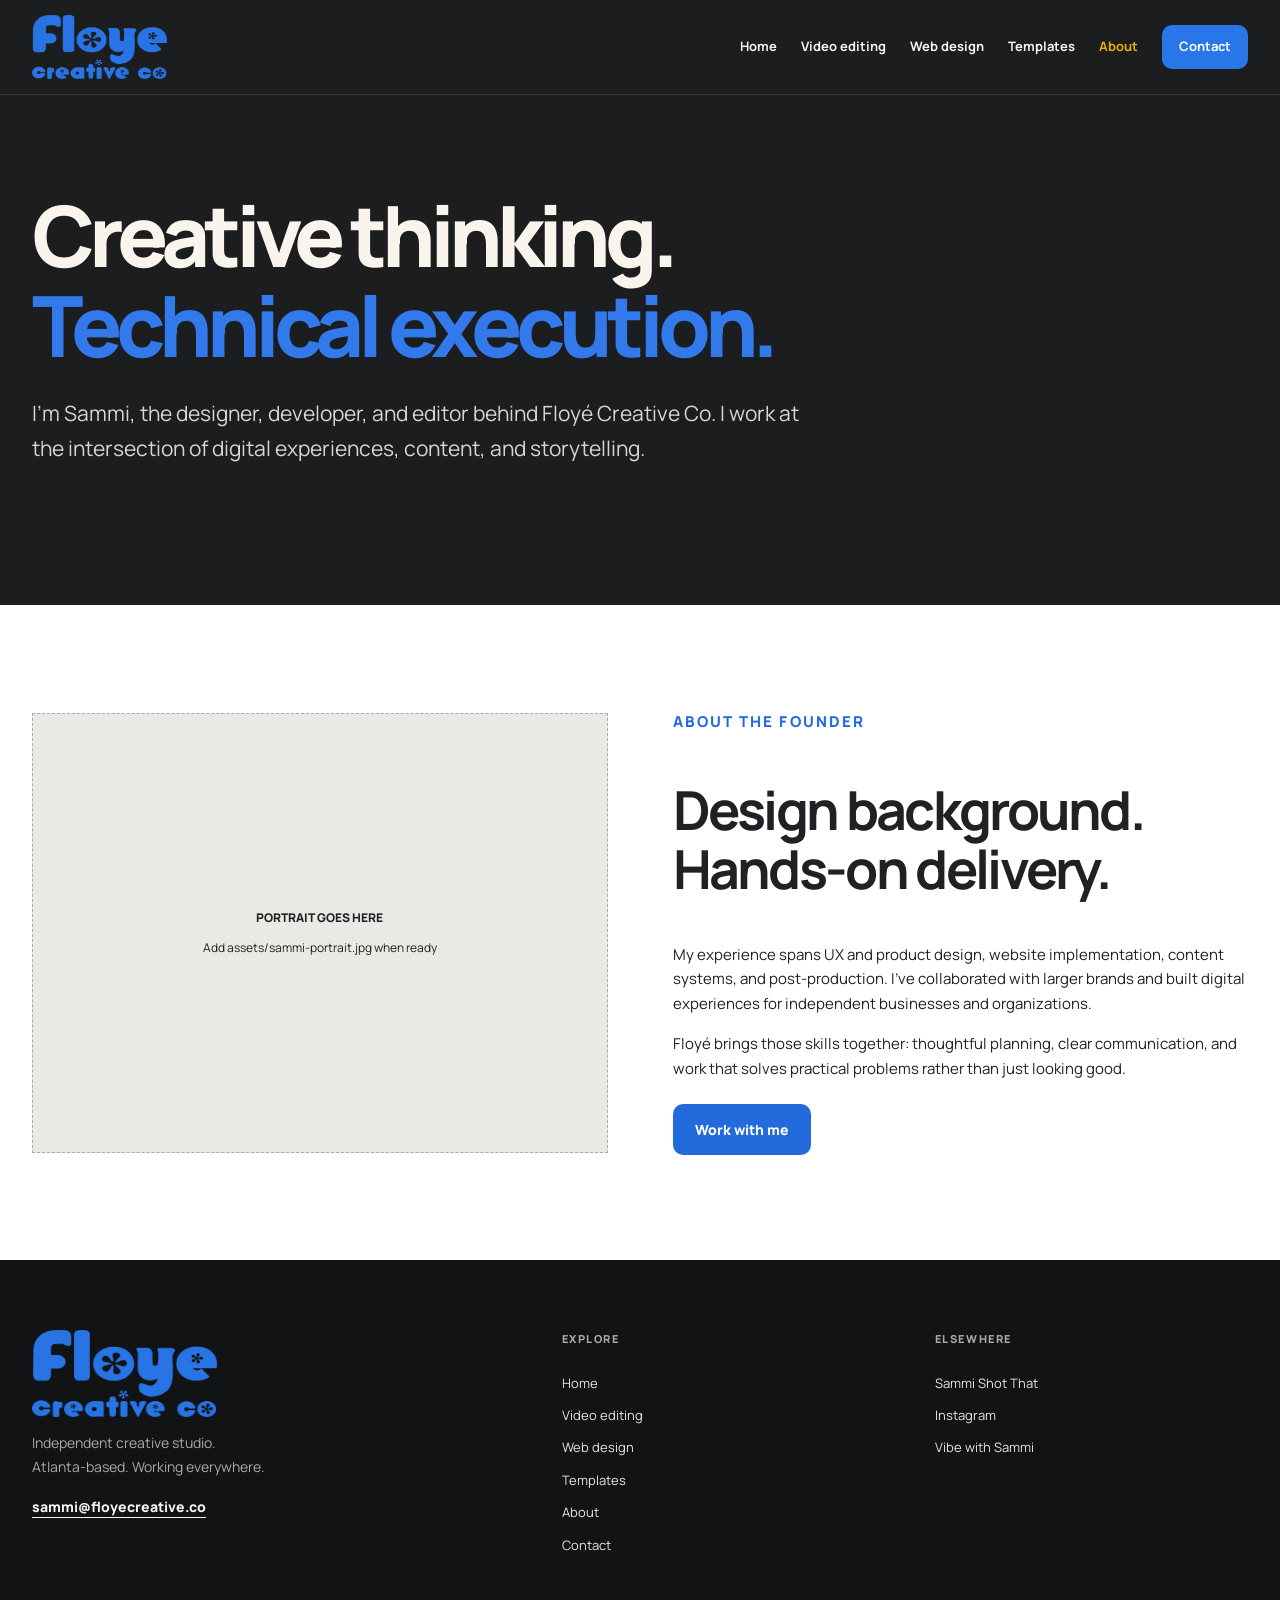
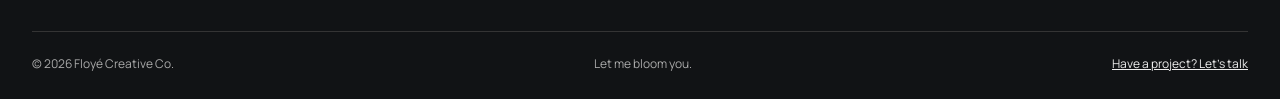
==== about.html @ 8c442209 "template of site" ====
<!DOCTYPE html>
<html lang="en"><head><meta charset="utf-8"/><meta content="width=device-width, initial-scale=1" name="viewport"/><title>About the Studio | Floyé</title><meta content="Meet the designer, developer and editor behind Floyé Creative Co." name="description"/><link href="assets/flower.svg" rel="icon" type="image/svg+xml"/><link href="https://fonts.googleapis.com" rel="preconnect"/><link crossorigin="" href="https://fonts.gstatic.com" rel="preconnect"/><link href="https://fonts.googleapis.com/css2?family=Manrope:wght@400;500;600;700;800&amp;display=swap" rel="stylesheet"/><link href="assets/styles.css" rel="stylesheet"/></head><body><a class="skip" href="#main">Skip to content</a><header class="header"><div class="container head-inner"><a aria-label="Floyé Creative Co. home" class="brand" href="index.html"><img alt="Floyé Creative Co." src="assets/floye-logo.png"/></a><button aria-controls="site-nav" aria-expanded="false" class="menu-toggle" type="button">Menu <span aria-hidden="true">☰</span></button><nav aria-label="Main navigation" class="nav" id="site-nav"><a href="index.html">Home</a><a href="video-editing.html">Video editing</a><a href="web-design.html">Web design</a><a href="templates.html">Templates</a><a aria-current="page" href="about.html">About</a><a href="contact.html">Contact</a></nav></div></header><main id="main"><section class="page-hero dark"><div class="container narrow"><h1>Creative thinking.<br/><em>Technical execution.</em></h1><p class="lede">I’m Sammi, the designer, developer, and editor behind Floyé Creative Co. I work at the intersection of digital experiences, content, and storytelling.</p></div></section><section class="section white"><div class="container about-grid"><div class="photo-space"><span>PORTRAIT GOES HERE</span><small>Add assets/sammi-portrait.jpg when ready</small></div><div><p class="eyebrow blue-text">ABOUT THE FOUNDER</p><h2>Design background.<br/>Hands-on delivery.</h2><p>My experience spans UX and product design, website implementation, content systems, and post-production. I've collaborated with larger brands and built digital experiences for independent businesses and organizations.</p><p>Floyé brings those skills together: thoughtful planning, clear communication, and work that solves practical problems rather than just looking good.</p><div class="actions"><a class="btn blue-btn" href="contact.html">Work with me</a></div></div></div></section></main><footer class="footer"><div class="container"><div class="footer-main"><div><a class="footer-brand" href="index.html"><img alt="Floyé Creative Co." src="assets/floye-logo.png"/></a><p>Independent creative studio.<br/>Atlanta-based. Working everywhere.</p><a class="footer-mail" href="mailto:sammi@floyecreative.co">sammi@floyecreative.co</a></div><div><p class="eyebrow muted">EXPLORE</p><div class="footer-nav"><a href="index.html">Home</a><a href="video-editing.html">Video editing</a><a href="web-design.html">Web design</a><a href="templates.html">Templates</a><a aria-current="page" href="about.html">About</a><a href="contact.html">Contact</a></div></div><div><p class="eyebrow muted">ELSEWHERE</p><div class="footer-nav"><a href="https://www.sammishotthat.com/" rel="noopener noreferrer" target="_blank">Sammi Shot That</a><a href="https://www.instagram.com/floyecreativeco/" rel="noopener noreferrer" target="_blank">Instagram</a><a href="https://www.vibewithsammi.com/" rel="noopener noreferrer" target="_blank">Vibe with Sammi</a></div></div></div><div class="footer-bottom"><span>© <span data-year="">2026</span> Floyé Creative Co.</span><span>Let me bloom you.</span><a href="contact.html">Have a project? Let’s talk</a></div></div></footer><script defer="" src="assets/script.js"></script></body></html>
---- assets/styles.css ----
* {
  box-sizing: border-box;
}
html {
  scroll-behavior: smooth;
}
body {
  margin: 0;
  font-family: Manrope, Arial, sans-serif;
  color: #202124;
  background: #f4f2ed;
  line-height: 1.65;
}
a {
  color: inherit;
}
button {
  font: inherit;
}
img {
  max-width: 100%;
  display: block;
}
.container {
  width: min(1240px, 100% - 64px);
  margin: auto;
}
.skip {
  position: absolute;
  top: -100px;
  left: 8px;
  background: white;
  color: black;
  padding: 10px;
  z-index: 50;
}
.skip:focus {
  top: 8px;
}
:focus-visible {
  outline: 3px solid #e8aa00;
  outline-offset: 4px;
}
.header {
  background: #1c1d1f;
  color: #f9f4ec;
  border-bottom: 1px solid #393939;
}
.head-inner {
  min-height: 94px;
  display: flex;
  align-items: center;
  justify-content: space-between;
  gap: 24px;
}
.brand {
  display: block;
  flex-shrink: 0;
}
.brand img {
  width: 135px;
  max-height: 66px;
  object-fit: contain;
}
.nav {
  display: flex;
  gap: 24px;
  align-items: center;
}
.nav a {
  font-size: 13px;
  font-weight: 700;
  text-decoration: none;
  white-space: nowrap;
  padding: 10px 0;
}
.nav a:hover,
.nav a[aria-current="page"] {
  color: #eab000;
}
.nav a:last-child {
  background: #2876e8;
  color: #fff;
  padding: 11px 17px;
  border-radius: 3px;
}
.menu-toggle {
  display: none;
}
.dark {
  background: #1c1d1f;
  color: #f9f4ec;
}
.white {
  background: #fff;
}
.neutral {
  background: #f4f2ed;
}
.hero {
  padding: 105px 0 115px;
}
.hero-grid {
  display: grid;
  grid-template-columns: minmax(0, 1.6fr) minmax(220px, 0.65fr);
  gap: 80px;
  align-items: end;
}
.eyebrow {
  margin: 0 0 24px;
  font-size: 11px;
  letter-spacing: 0.14em;
  font-weight: 800;
  text-transform: uppercase;
  color: #e8b116;
}
.hero h1 {
    font-family: "Manrope", sans-serif;
    font-size: clamp(3rem, 5.5vw, 5.5rem);
    font-weight: 800;
    line-height: 1.08;
    letter-spacing: -0.055em;
    margin: 0;
    color: #fff7ed;
  }
  
  .hero h1 span {
    display: block;
  }
  
  .hero h1 .text-blue {
    color: #2876e8;
  }
  
  /* Space between headline and description */
  .hero .lede {
    margin-top: 32px;
    max-width: 640px;
  }
  
  /* Prevent the layout from overflowing */
  .hero-grid > * {
    min-width: 0;
  }
  
.muted {
  color: #aaa;
}
.blue-text {
  color: #236be0;
}
.hero h1,
.page-hero h1 {
  font-size: clamp(56px, 7.1vw, 106px);
  letter-spacing: -0.072em;
  font-weight: 800;
  line-height: 1.06;
  margin: 0;
  max-width: 900px;
}
.hero h1 em,
.page-hero h1 em {
  font-style: normal;
  color: #327aec;
}
.lede {
  font-size: clamp(17px, 2vw, 21px);
  max-width: 660px;
  color: #d6d6d2;
  margin: 27px 0 35px;
  line-height: 1.65;
}
.actions {
  display: flex;
  flex-wrap: wrap;
  gap: 12px;
  margin-top: 23px;
}
.btn {
  text-decoration: none;
  font-weight: 800;
  font-size: 14px;
  padding: 14px 22px;
  display: inline-flex;
  align-items: center;
  justify-content: center;
  min-height: 50px;
  border-radius: 3px;
  transition: background 0.15s;
}
.blue-btn {
  background: #236bdd;
  color: white;
}
.blue-btn:hover {
  background: #1553b9;
}
.outline {
  border: 1px solid #9f9f9f;
  color: #fff;
}
.outline:hover {
  background: #444;
}
.hero-aside {
  border-left: 1px solid #454545;
  padding-left: 30px;
}
.big-mark {
  color: #e8ab00;
  font-size: 110px;
  line-height: 1;
}
.side-note span {
  font-size: 11px;
  letter-spacing: 0.1em;
  color: #e8ab00;
  font-weight: 800;
}
.side-note p {
  max-width: 280px;
  font-size: 14px;
  color: #bebeba;
}
.section {
  padding: 105px 0;
}
.section-header {
  display: grid;
  grid-template-columns: 1.1fr 0.7fr;
  column-gap: 65px;
  margin-bottom: 50px;
  align-items: end;
}
.section-header .eyebrow {
  grid-column: 1/-1;
}
.section-header h2 {
  font-size: clamp(32px, 4.3vw, 59px);
  letter-spacing: -0.055em;
  line-height: 1.13;
  margin: 0;
  font-weight: 800;
}
.section-header > p {
  font-size: 16px;
  margin: 0 0 5px;
  max-width: 450px;
  color: inherit;
  opacity: 0.79;
}
.service-grid {
  display: grid;
  grid-template-columns: 1fr 1fr;
  gap: 16px;
}
.service-tile {
  display: flex;
  flex-direction: column;
  text-decoration: none;
  padding: 35px;
  border: 1px solid #d6d6d6;
  background: #fafaf9;
  min-height: 330px;
}
.service-tile:hover {
  border-color: #2876e8;
  background: #f2f6ff;
}
.service-num,
.tagline,
.support-links > span {
  font-size: 11px;
  letter-spacing: 0.08em;
  font-weight: 800;
  color: #606469;
}
.service-tile h3 {
  font-size: clamp(27px, 3.1vw, 40px);
  letter-spacing: -0.05em;
  line-height: 1.16;
  margin: 58px 0 12px;
}
.service-tile h3 span {
  color: #2876e8;
}
.service-tile p {
  font-size: 15px;
  max-width: 440px;
}
.tagline {
  margin-top: auto;
  color: #195ac3;
}
.support-links {
  display: flex;
  flex-wrap: wrap;
  gap: 18px 28px;
  align-items: center;
  margin-top: 28px;
  font-size: 13px;
  font-weight: 700;
}
.support-links a {
  text-decoration: underline;
  text-underline-offset: 4px;
}
.project-list {
  border-top: 1px solid #babbb9;
}
.project {
  border-bottom: 1px solid #babbb9;
}
.project-top {
  display: grid;
  grid-template-columns: 58px minmax(0, 1fr) auto;
  gap: 24px;
  align-items: start;
  padding: 32px 0;
}
.project .index {
  color: #797d80;
  font-size: 12px;
  font-weight: 700;
  padding-top: 7px;
}
.project h3 {
  font-size: clamp(25px, 3vw, 40px);
  line-height: 1.12;
  letter-spacing: -0.045em;
  margin: 0 0 12px;
}
.project .eyebrow {
  margin-bottom: 13px;
}
.project-intro {
  max-width: 680px;
  font-size: 15px;
  margin: 0;
}
.detail-toggle {
  padding: 12px 14px;
  background: transparent;
  color: #1d5ecb;
  border: 1px solid #c3c6c9;
  cursor: pointer;
  font-size: 12px;
  font-weight: 800;
  border-radius: 3px;
  white-space: nowrap;
}
.detail-toggle:hover {
  background: #e6ebf5;
}
.plus {
  font-size: 16px;
  padding-left: 8px;
}
.project-detail {
  padding: 0 0 32px 82px;
  display: grid;
  grid-template-columns: 1fr 1fr;
  gap: 35px;
}
.project-detail[hidden] {
  display: none;
}
.project-detail b {
  font-size: 11px;
  letter-spacing: 0.1em;
  color: #1e62c7;
}
.project-detail p {
  font-size: 14px;
  max-width: 440px;
}
.micro-link,
.text-link {
  color: #1b59bf;
  font-size: 13px;
  font-weight: 800;
  text-underline-offset: 4px;
}
.small {
  font-size: 12px;
}
.section-end {
  display: flex;
  justify-content: space-between;
  flex-wrap: wrap;
  margin-top: 26px;
  gap: 14px;
}
.testimonial-grid {
  display: grid;
  grid-template-columns: 1.5fr 1fr;
  gap: 16px;
}
.quote {
  margin: 0;
  padding: 32px;
  border: 1px solid #454545;
  display: flex;
  flex-direction: column;
  min-height: 250px;
}
.quote-feature {
  grid-row: span 2;
}
.quote blockquote {
  font-size: clamp(17px, 2vw, 26px);
  letter-spacing: -0.025em;
  line-height: 1.55;
  margin: 0 0 40px;
}
.quote-feature blockquote {
  font-size: clamp(23px, 3.1vw, 40px);
}
.quote figcaption {
  margin-top: auto;
  font-size: 13px;
  font-weight: 800;
  color: #e8b116;
}
.quote figcaption span {
  display: block;
  color: #b5b5b5;
  font-size: 12px;
  font-weight: 500;
}
.cta-flex {
  display: flex;
  align-items: center;
  justify-content: space-between;
  gap: 30px;
}
.cta h2 {
  font-size: clamp(32px, 4.4vw, 58px);
  line-height: 1.1;
  letter-spacing: -0.05em;
  margin: 0 0 15px;
}
.cta p:not(.eyebrow) {
  margin: 0;
}
.page-hero {
  padding: 95px 0 105px;
}
.narrow {
  max-width: 1240px;
}
.page-hero h1 {
  font-size: clamp(48px, 6.6vw, 90px);
}
.page-hero .lede {
  max-width: 780px;
}
.video-project {
  padding: 40px 0;
  display: grid;
  grid-template-columns: minmax(230px, 0.75fr) minmax(0, 1.25fr);
  gap: 46px;
  border-top: 1px solid #b8b8b8;
}
.video-project.last {
  border-bottom: 1px solid #b8b8b8;
}
.video-info h3 {
  font-size: clamp(25px, 3vw, 39px);
  letter-spacing: -0.045em;
  margin: 0 0 18px;
  line-height: 1.18;
}
.video-info p {
  font-size: 15px;
}
.note {
  font-size: 12px !important;
  color: #666;
  line-height: 1.7;
}
.placeholder {
  background: #e8eaed;
  border: 1px dashed #989da5;
  border-radius: 4px;
  display: flex;
  align-items: center;
  justify-content: center;
  flex-direction: column;
  text-align: center;
  color: #555e68;
  gap: 5px;
}
.placeholder span {
  font-size: 12px;
  letter-spacing: 0.07em;
  font-weight: 800;
}
.placeholder small {
  font-size: 11px;
}
.media-landscape {
  aspect-ratio: 16/9;
}
.vertical-grid {
  display: grid;
  grid-template-columns: repeat(3, 1fr);
  gap: 12px;
}
.vertical {
  aspect-ratio: 9/16;
  min-height: 190px;
}
.corporate-card {
  background: #f4f2ed;
  display: flex;
  flex-direction: column;
  justify-content: center;
  padding: 35px;
  color: #555;
}
.corporate-card strong {
  color: #1b1b1b;
  margin-top: 12px;
}
.three-col {
  display: grid;
  grid-template-columns: repeat(3, 1fr);
  gap: 14px;
}
.info-card {
  border: 1px solid #d0d0cc;
  background: white;
  padding: 28px;
  min-height: 220px;
  display: flex;
  flex-direction: column;
}
.info-card h3 {
  font-size: 22px;
  letter-spacing: -0.04em;
  margin: 0 0 18px;
}
.info-card p {
  font-size: 14px;
}
.info-card span {
  font-weight: 800;
  color: #1b5fc6;
  margin-top: auto;
  font-size: 13px;
}
.top-gap {
  margin-top: 16px;
}
.template-grid {
  display: grid;
  grid-template-columns: 1fr 1fr;
  gap: 24px;
}
.template-grid figure {
  margin: 0;
  background: #f4f4f4;
  border: 1px solid #ddd;
  padding: 14px;
}
.template-grid img {
  width: 100%;
  height: 390px;
  object-fit: cover;
  object-position: top;
}
.template-grid figcaption {
  padding: 18px 5px;
  display: flex;
  justify-content: space-between;
  gap: 15px;
  flex-wrap: wrap;
}
.template-grid figcaption span {
  font-size: 12px;
  color: #777;
}
.about-grid,
.contact-grid {
  display: grid;
  grid-template-columns: 1fr 1fr;
  gap: 65px;
  align-items: center;
}
.about-grid h2,
.contact-grid h2 {
  font-size: clamp(30px, 4.2vw, 54px);
  letter-spacing: -0.05em;
  line-height: 1.1;
}
.about-grid p,
.contact-grid p {
  font-size: 15px;
}
.photo-space {
  background: #e9e9e5;
  min-height: 440px;
  display: flex;
  flex-direction: column;
  align-items: center;
  justify-content: center;
  gap: 10px;
  border: 1px dashed #aaa;
}
.photo-space span {
  font-size: 12px;
  font-weight: 800;
}
.photo-space small {
  font-size: 12px;
}
.contact-box {
  border: 1px solid #d5d5d2;
  padding: 32px;
  background: #f6f7f8;
}
.contact-email {
  font-size: clamp(17px, 2.3vw, 27px);
  font-weight: 800;
  letter-spacing: -0.04em;
  overflow-wrap: anywhere;
}
.contact-box p:not(.eyebrow) {
  margin: 25px 0;
}
.footer {
  background: #111315;
  color: #f5f3ee;
  padding: 70px 0 25px;
}
.footer-main {
  display: grid;
  grid-template-columns: 1.5fr 1fr 1fr;
  gap: 60px;
}
.footer-brand img {
  max-width: 185px;
  max-height: 110px;
  object-fit: contain;
}
.footer-main p:not(.eyebrow) {
  font-size: 14px;
  color: #aaa;
  line-height: 1.7;
}
.footer-mail {
  font-size: 14px;
  font-weight: 800;
  text-underline-offset: 5px;
}
.footer-nav {
  display: flex;
  flex-direction: column;
  gap: 11px;
}
.footer-nav a {
  font-size: 13px;
  text-decoration: none;
  color: #e6e6e3;
}
.footer-nav a:hover {
  color: #e8b116;
}
.footer-bottom {
  border-top: 1px solid #343434;
  margin-top: 75px;
  padding-top: 22px;
  display: flex;
  gap: 15px;
  justify-content: space-between;
  font-size: 12px;
  color: #aaa;
  flex-wrap: wrap;
}
.footer-bottom a {
  color: #eee;
}
.yellow {
  color: #e8b116;
}
@media (max-width: 960px) {
  .head-inner {
    min-height: 80px;
  }
  .menu-toggle {
    display: block;
    border: 1px solid #686868;
    background: transparent;
    color: white;
    padding: 8px 14px;
    cursor: pointer;
  }
  .header {
    position: relative;
  }
  .nav {
    display: none;
    position: absolute;
    top: 100%;
    left: 0;
    right: 0;
    z-index: 15;
    background: #232427;
    padding: 20px 32px;
    flex-direction: column;
    align-items: stretch;
    gap: 5px;
    border-top: 1px solid #555;
  }
  .nav.open {
    display: flex;
  }
  .nav a {
    padding: 9px 0;
  }
  .hero-grid {
    gap: 20px;
    grid-template-columns: 1fr;
  }
  .hero-aside {
    display: none;
  }
  .section-header {
    grid-template-columns: 1fr;
    gap: 15px;
  }
  .section-header .eyebrow {
    grid-column: auto;
  }
  .testimonial-grid {
    grid-template-columns: 1fr;
  }
  .quote-feature {
    grid-row: auto;
  }
  .video-project {
    gap: 20px;
  }
  .footer-main {
    gap: 30px;
  }
}

@media (max-width: 768px) {
    .hero {
      padding: 72px 0 80px;
    }
  
    .hero-grid {
      grid-template-columns: 1fr;
      gap: 48px;
    }
  
    .hero h1 {
      font-size: clamp(2.5rem, 9vw, 4rem);
      letter-spacing: -0.045em;
    }
  
    .hero .lede {
      margin-top: 24px;
    }
  }
  
@media (max-width: 680px) {
  .container {
    width: min(100% - 38px, 1240px);
  }
  .brand img {
    width: 115px;
  }
  .hero,
  .page-hero {
    padding: 75px 0;
  }
  .hero h1 {
    font-size: clamp(48px, 11vw, 74px);
  }
  .page-hero h1 {
    font-size: clamp(42px, 9vw, 72px);
  }
  .lede {
    font-size: 16px;
  }
  .section {
    padding: 68px 0;
  }
  .service-grid,
  .three-col,
  .template-grid,
  .about-grid,
  .contact-grid,
  .video-project,
  .footer-main {
    grid-template-columns: 1fr;
  }
  .service-tile {
    min-height: 280px;
    padding: 26px;
  }
  .service-tile h3 {
    margin-top: 38px;
  }
  .project-top {
    grid-template-columns: 30px 1fr;
    gap: 10px;
  }
  .detail-toggle {
    grid-column: 2;
    justify-self: start;
  }
  .project-detail {
    padding-left: 40px;
    grid-template-columns: 1fr;
    gap: 8px;
  }
  .cta-flex {
    align-items: start;
    flex-direction: column;
  }
  .video-project {
    gap: 24px;
  }
  .vertical-grid {
    gap: 6px;
  }
  .vertical {
    min-height: 150px;
  }
  .template-grid img {
    height: 300px;
  }
  .photo-space {
    min-height: 310px;
  }
  .footer-main {
    gap: 30px;
  }
  .footer-bottom {
    margin-top: 45px;
  }
}
@media (prefers-reduced-motion: reduce) {
  html {
    scroll-behavior: auto;
  }
}
/* Refinements: Floyé visual identity and project pages */
.btn,
.detail-toggle,
.nav a:last-child,
.menu-toggle {
  border-radius: 10px;
}
.btn:focus-visible,
.nav a:focus-visible,
.template-grid a:focus-visible {
  outline: 3px solid #e8ab00;
  outline-offset: 4px;
}
.hero h1 {
  max-width: 940px;
  font-size: clamp(43px, 5.9vw, 79px);
  letter-spacing: -0.065em;
  line-height: 1.12;
}
.hero {
  padding-top: clamp(105px, 10vw, 160px);
}
.big-mark {
  width: 110px;
  height: 110px;
  display: flex;
  align-items: center;
  justify-content: center;
}
.studio-mark-image {
  display: block;
  width: 96px;
  height: 96px;
  object-fit: contain;
}
.project-visual {
  grid-column: 1/-1;
}
.screenshot-slot {
  min-height: 210px;
  aspect-ratio: 16/7;
  border: 1px dashed #8994a6;
  background: #ebeff5;
  color: #525d6b;
  display: flex;
  align-items: center;
  justify-content: center;
  padding: 28px;
  text-align: center;
  font-weight: 700;
  border-radius: 10px;
}
.project-detail {
  grid-template-columns: 1fr 1fr;
}
.template-grid figcaption a {
  font-weight: 800;
  color: #1459c5;
}
.pricing-grid {
  display: grid;
  grid-template-columns: repeat(2, minmax(0, 1fr));
  gap: 20px;
}
.pricing-panel {
  background: white;
  padding: 30px;
  border: 1px solid #d8d8d8;
  border-radius: 12px;
}
.pricing-panel h3 {
  font-size: clamp(22px, 2.5vw, 31px);
  margin: 0 0 12px;
}
.rate-row {
  padding: 18px 0;
  display: grid;
  grid-template-columns: 1fr auto;
  gap: 5px 12px;
  border-top: 1px solid #c6c6c6;
}
.rate-row strong {
  font-size: 15px;
}
.rate-row b {
  color: #1c5bc6;
}
.rate-row span {
  grid-column: 1/-1;
  font-size: 13px;
  color: #535860;
}
.retainer-banner {
  margin-top: 25px;
  background: #e5ecfa;
  padding: 28px;
  border-radius: 12px;
  display: flex;
  align-items: center;
  justify-content: space-between;
  gap: 20px;
}
.retainer-banner h3 {
  font-size: 22px;
  margin: 0 0 8px;
}
.retainer-banner p {
  max-width: 600px;
  font-size: 14px;
  margin: 0;
}
.light-outline {
  border: 1px solid #606a76;
  color: #171819;
}
.pricing-followup {
  font-size: 14px;
  margin-top: 25px;
}
@media (max-width: 760px) {
  .pricing-grid {
    grid-template-columns: 1fr;
  }
  .retainer-banner {
    align-items: flex-start;
    flex-direction: column;
  }
  .hero {
    padding-top: 92px;
  }
  .hero h1 {
    font-size: clamp(38px, 9.2vw, 64px);
  }
  .screenshot-slot {
    min-height: 160px;
    aspect-ratio: 4/3;
  }
}
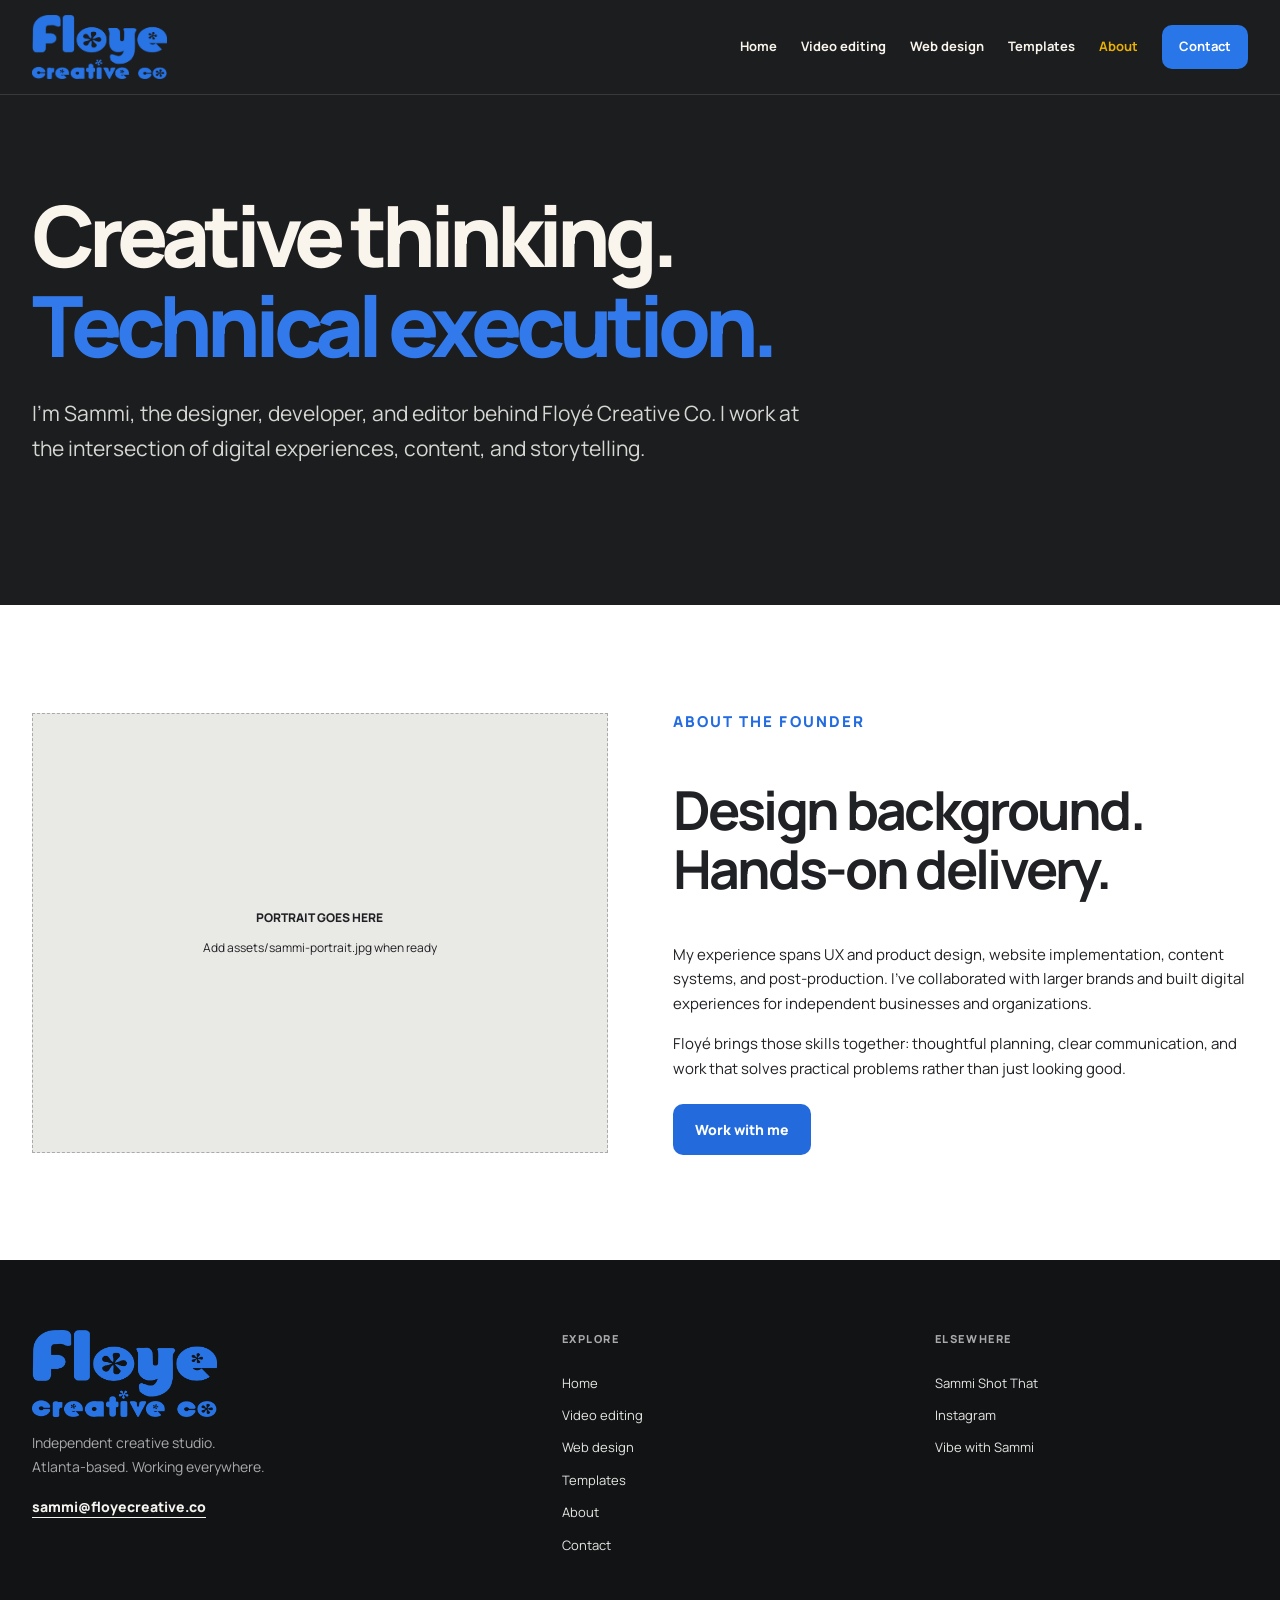
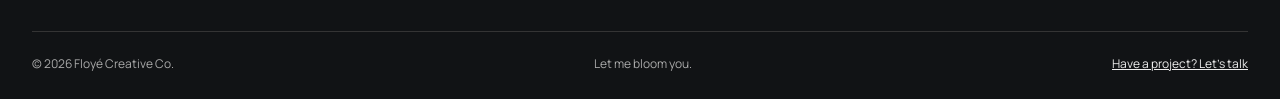
==== commit 8c3b60cf: "fix design" ====
--- a/about.html
+++ b/about.html
@@ -1,2 +1,139 @@
-<!DOCTYPE html>
-<html lang="en"><head><meta charset="utf-8"/><meta content="width=device-width, initial-scale=1" name="viewport"/><title>About the Studio | Floyé</title><meta content="Meet the designer, developer and editor behind Floyé Creative Co." name="description"/><link href="assets/flower.svg" rel="icon" type="image/svg+xml"/><link href="https://fonts.googleapis.com" rel="preconnect"/><link crossorigin="" href="https://fonts.gstatic.com" rel="preconnect"/><link href="https://fonts.googleapis.com/css2?family=Manrope:wght@400;500;600;700;800&amp;display=swap" rel="stylesheet"/><link href="assets/styles.css" rel="stylesheet"/></head><body><a class="skip" href="#main">Skip to content</a><header class="header"><div class="container head-inner"><a aria-label="Floyé Creative Co. home" class="brand" href="index.html"><img alt="Floyé Creative Co." src="assets/floye-logo.png"/></a><button aria-controls="site-nav" aria-expanded="false" class="menu-toggle" type="button">Menu <span aria-hidden="true">☰</span></button><nav aria-label="Main navigation" class="nav" id="site-nav"><a href="index.html">Home</a><a href="video-editing.html">Video editing</a><a href="web-design.html">Web design</a><a href="templates.html">Templates</a><a aria-current="page" href="about.html">About</a><a href="contact.html">Contact</a></nav></div></header><main id="main"><section class="page-hero dark"><div class="container narrow"><h1>Creative thinking.<br/><em>Technical execution.</em></h1><p class="lede">I’m Sammi, the designer, developer, and editor behind Floyé Creative Co. I work at the intersection of digital experiences, content, and storytelling.</p></div></section><section class="section white"><div class="container about-grid"><div class="photo-space"><span>PORTRAIT GOES HERE</span><small>Add assets/sammi-portrait.jpg when ready</small></div><div><p class="eyebrow blue-text">ABOUT THE FOUNDER</p><h2>Design background.<br/>Hands-on delivery.</h2><p>My experience spans UX and product design, website implementation, content systems, and post-production. I've collaborated with larger brands and built digital experiences for independent businesses and organizations.</p><p>Floyé brings those skills together: thoughtful planning, clear communication, and work that solves practical problems rather than just looking good.</p><div class="actions"><a class="btn blue-btn" href="contact.html">Work with me</a></div></div></div></section></main><footer class="footer"><div class="container"><div class="footer-main"><div><a class="footer-brand" href="index.html"><img alt="Floyé Creative Co." src="assets/floye-logo.png"/></a><p>Independent creative studio.<br/>Atlanta-based. Working everywhere.</p><a class="footer-mail" href="mailto:sammi@floyecreative.co">sammi@floyecreative.co</a></div><div><p class="eyebrow muted">EXPLORE</p><div class="footer-nav"><a href="index.html">Home</a><a href="video-editing.html">Video editing</a><a href="web-design.html">Web design</a><a href="templates.html">Templates</a><a aria-current="page" href="about.html">About</a><a href="contact.html">Contact</a></div></div><div><p class="eyebrow muted">ELSEWHERE</p><div class="footer-nav"><a href="https://www.sammishotthat.com/" rel="noopener noreferrer" target="_blank">Sammi Shot That</a><a href="https://www.instagram.com/floyecreativeco/" rel="noopener noreferrer" target="_blank">Instagram</a><a href="https://www.vibewithsammi.com/" rel="noopener noreferrer" target="_blank">Vibe with Sammi</a></div></div></div><div class="footer-bottom"><span>© <span data-year="">2026</span> Floyé Creative Co.</span><span>Let me bloom you.</span><a href="contact.html">Have a project? Let’s talk</a></div></div></footer><script defer="" src="assets/script.js"></script></body></html>+<!doctype html>
+<html lang="en">
+  <head>
+    <meta charset="utf-8" />
+    <meta content="width=device-width, initial-scale=1" name="viewport" />
+    <title>About the Studio | Floyé</title>
+    <meta
+      content="Meet the designer, developer and editor behind Floyé Creative Co."
+      name="description"
+    />
+    <link href="assets/floye-creative-favicon.svg" rel="icon" type="image/svg+xml" />
+    <link href="https://fonts.googleapis.com" rel="preconnect" />
+    <link crossorigin="" href="https://fonts.gstatic.com" rel="preconnect" />
+    <link
+      href="https://fonts.googleapis.com/css2?family=Manrope:wght@400;500;600;700;800&amp;display=swap"
+      rel="stylesheet"
+    />
+    <link href="assets/styles.css" rel="stylesheet" />
+  </head>
+  <body>
+    <a class="skip" href="#main">Skip to content</a>
+    <header class="header">
+      <div class="container head-inner">
+        <a aria-label="Floyé Creative Co. home" class="brand" href="index.html"
+          ><img alt="Floyé Creative Co." src="assets/floye-logo.png" /></a
+        ><button
+          aria-controls="site-nav"
+          aria-expanded="false"
+          class="menu-toggle"
+          type="button"
+        >
+          Menu <span aria-hidden="true">☰</span>
+        </button>
+        <nav aria-label="Main navigation" class="nav" id="site-nav">
+          <a href="index.html">Home</a
+          ><a href="video-editing.html">Video editing</a
+          ><a href="web-design.html">Web design</a
+          ><a href="templates.html">Templates</a
+          ><a aria-current="page" href="about.html">About</a
+          ><a href="contact.html">Contact</a>
+        </nav>
+      </div>
+    </header>
+    <main id="main">
+      <section class="page-hero dark">
+        <div class="container narrow">
+          <h1>Creative thinking.<br /><em>Technical execution.</em></h1>
+          <p class="lede">
+            I’m Sammi, the designer, developer, and editor behind Floyé Creative
+            Co. I work at the intersection of digital experiences, content, and
+            storytelling.
+          </p>
+        </div>
+      </section>
+      <section class="section white">
+        <div class="container about-grid">
+          <div class="photo-space">
+            <span>PORTRAIT GOES HERE</span
+            ><small>Add assets/sammi-portrait.jpg when ready</small>
+          </div>
+          <div>
+            <p class="eyebrow blue-text">ABOUT THE FOUNDER</p>
+            <h2>Design background.<br />Hands-on delivery.</h2>
+            <p>
+              My experience spans UX and product design, website implementation,
+              content systems, and post-production. I've collaborated with
+              larger brands and built digital experiences for independent
+              businesses and organizations.
+            </p>
+            <p>
+              Floyé brings those skills together: thoughtful planning, clear
+              communication, and work that solves practical problems rather than
+              just looking good.
+            </p>
+            <div class="actions">
+              <a class="btn blue-btn" href="contact.html">Work with me</a>
+            </div>
+          </div>
+        </div>
+      </section>
+    </main>
+    <footer class="footer">
+      <div class="container">
+        <div class="footer-main">
+          <div>
+            <a class="footer-brand" href="index.html"
+              ><img alt="Floyé Creative Co." src="assets/floye-logo.png"
+            /></a>
+            <p>
+              Independent creative studio.<br />Atlanta-based. Working
+              everywhere.
+            </p>
+            <a class="footer-mail" href="mailto:sammi@floyecreative.co"
+              >sammi@floyecreative.co</a
+            >
+          </div>
+          <div>
+            <p class="eyebrow muted">EXPLORE</p>
+            <div class="footer-nav">
+              <a href="index.html">Home</a
+              ><a href="video-editing.html">Video editing</a
+              ><a href="web-design.html">Web design</a
+              ><a href="templates.html">Templates</a
+              ><a aria-current="page" href="about.html">About</a
+              ><a href="contact.html">Contact</a>
+            </div>
+          </div>
+          <div>
+            <p class="eyebrow muted">ELSEWHERE</p>
+            <div class="footer-nav">
+              <a
+                href="https://www.sammishotthat.com/"
+                rel="noopener noreferrer"
+                target="_blank"
+                >Sammi Shot That</a
+              ><a
+                href="https://www.instagram.com/floyecreativeco/"
+                rel="noopener noreferrer"
+                target="_blank"
+                >Instagram</a
+              ><a
+                href="https://www.vibewithsammi.com/"
+                rel="noopener noreferrer"
+                target="_blank"
+                >Vibe with Sammi</a
+              >
+            </div>
+          </div>
+        </div>
+        <div class="footer-bottom">
+          <span>© <span data-year="">2026</span> Floyé Creative Co.</span
+          ><span>Let me bloom you.</span
+          ><a href="contact.html">Have a project? Let’s talk</a>
+        </div>
+      </div>
+    </footer>
+    <script defer="" src="assets/script.js"></script>
+  </body>
+</html>
--- a/assets/styles.css
+++ b/assets/styles.css
@@ -1,795 +1,1388 @@
 * {
   box-sizing: border-box;
 }
+
 html {
   scroll-behavior: smooth;
 }
+
 body {
   margin: 0;
+
   font-family: Manrope, Arial, sans-serif;
+
   color: #202124;
+
   background: #f4f2ed;
+
   line-height: 1.65;
 }
+
 a {
   color: inherit;
 }
+
 button {
   font: inherit;
 }
+
 img {
   max-width: 100%;
+
   display: block;
 }
+
 .container {
   width: min(1240px, 100% - 64px);
+
   margin: auto;
 }
-.skip {
+
+/* Hidden except during keyboard navigation */
+
+.skip:not(:focus-visible) {
   position: absolute;
-  top: -100px;
-  left: 8px;
-  background: white;
-  color: black;
-  padding: 10px;
-  z-index: 50;
-}
-.skip:focus {
-  top: 8px;
-}
+
+  width: 1px;
+
+  height: 1px;
+
+  padding: 0;
+
+  margin: -1px;
+
+  overflow: hidden;
+
+  clip-path: inset(50%);
+
+  white-space: nowrap;
+}
+
+.skip:focus-visible {
+  position: fixed;
+
+  top: 12px;
+
+  left: 12px;
+
+  z-index: 9999;
+
+  width: auto;
+
+  height: auto;
+
+  padding: 12px 18px;
+
+  background: #fff7ed;
+
+  color: #202124;
+
+  border-radius: 8px;
+
+  font-weight: 700;
+}
+
 :focus-visible {
   outline: 3px solid #e8aa00;
+
   outline-offset: 4px;
 }
+
 .header {
   background: #1c1d1f;
+
   color: #f9f4ec;
+
   border-bottom: 1px solid #393939;
 }
+
 .head-inner {
   min-height: 94px;
-  display: flex;
+
+  display: flex;
+
   align-items: center;
+
   justify-content: space-between;
+
   gap: 24px;
 }
+
 .brand {
   display: block;
+
   flex-shrink: 0;
 }
+
 .brand img {
   width: 135px;
+
   max-height: 66px;
+
   object-fit: contain;
 }
+
 .nav {
   display: flex;
+
   gap: 24px;
+
   align-items: center;
 }
+
 .nav a {
   font-size: 13px;
+
   font-weight: 700;
+
   text-decoration: none;
+
   white-space: nowrap;
+
   padding: 10px 0;
 }
+
 .nav a:hover,
 .nav a[aria-current="page"] {
   color: #eab000;
 }
+
 .nav a:last-child {
   background: #2876e8;
+
   color: #fff;
+
   padding: 11px 17px;
+
   border-radius: 3px;
 }
+
 .menu-toggle {
   display: none;
 }
+
 .dark {
   background: #1c1d1f;
+
   color: #f9f4ec;
 }
+
 .white {
   background: #fff;
 }
+
 .neutral {
   background: #f4f2ed;
 }
+
 .hero {
   padding: 105px 0 115px;
 }
+
 .hero-grid {
   display: grid;
+
   grid-template-columns: minmax(0, 1.6fr) minmax(220px, 0.65fr);
+
   gap: 80px;
+
   align-items: end;
 }
+
 .eyebrow {
   margin: 0 0 24px;
+
   font-size: 11px;
+
   letter-spacing: 0.14em;
+
   font-weight: 800;
+
   text-transform: uppercase;
+
   color: #e8b116;
 }
+
 .hero h1 {
-    font-family: "Manrope", sans-serif;
-    font-size: clamp(3rem, 5.5vw, 5.5rem);
-    font-weight: 800;
-    line-height: 1.08;
-    letter-spacing: -0.055em;
-    margin: 0;
-    color: #fff7ed;
-  }
-  
-  .hero h1 span {
-    display: block;
-  }
-  
-  .hero h1 .text-blue {
-    color: #2876e8;
-  }
-  
-  /* Space between headline and description */
-  .hero .lede {
-    margin-top: 32px;
-    max-width: 640px;
-  }
-  
-  /* Prevent the layout from overflowing */
-  .hero-grid > * {
-    min-width: 0;
-  }
-  
+  font-family: "Manrope", sans-serif;
+
+  font-size: clamp(3rem, 5.5vw, 5.5rem);
+
+  font-weight: 800;
+
+  line-height: 1.08;
+
+  letter-spacing: -0.055em;
+
+  margin: 0;
+
+  color: #fff7ed;
+}
+
+.hero h1 span {
+  display: block;
+}
+
+.hero h1 .text-blue {
+  color: #2876e8;
+}
+
+/* Space between headline and description */
+
+.hero .lede {
+  margin-top: 32px;
+
+  max-width: 640px;
+}
+
+/* Prevent the layout from overflowing */
+
+.hero-grid > * {
+  min-width: 0;
+}
+
 .muted {
   color: #aaa;
 }
+
 .blue-text {
   color: #236be0;
 }
+
 .hero h1,
 .page-hero h1 {
   font-size: clamp(56px, 7.1vw, 106px);
+
   letter-spacing: -0.072em;
+
   font-weight: 800;
+
   line-height: 1.06;
+
   margin: 0;
+
   max-width: 900px;
 }
+
 .hero h1 em,
 .page-hero h1 em {
   font-style: normal;
+
   color: #327aec;
 }
+
 .lede {
   font-size: clamp(17px, 2vw, 21px);
+
   max-width: 660px;
+
   color: #d6d6d2;
+
   margin: 27px 0 35px;
+
   line-height: 1.65;
 }
+
 .actions {
   display: flex;
+
   flex-wrap: wrap;
+
   gap: 12px;
+
   margin-top: 23px;
 }
+
 .btn {
   text-decoration: none;
+
   font-weight: 800;
+
   font-size: 14px;
+
   padding: 14px 22px;
+
   display: inline-flex;
+
   align-items: center;
+
   justify-content: center;
+
   min-height: 50px;
+
   border-radius: 3px;
+
   transition: background 0.15s;
 }
+
 .blue-btn {
   background: #236bdd;
+
   color: white;
 }
+
 .blue-btn:hover {
   background: #1553b9;
 }
+
 .outline {
   border: 1px solid #9f9f9f;
+
   color: #fff;
 }
+
 .outline:hover {
   background: #444;
 }
+
 .hero-aside {
   border-left: 1px solid #454545;
+
   padding-left: 30px;
 }
+
 .big-mark {
   color: #e8ab00;
+
   font-size: 110px;
+
   line-height: 1;
 }
+
 .side-note span {
   font-size: 11px;
+
   letter-spacing: 0.1em;
+
   color: #e8ab00;
+
   font-weight: 800;
 }
+
 .side-note p {
   max-width: 280px;
+
   font-size: 14px;
+
   color: #bebeba;
 }
+
 .section {
   padding: 105px 0;
 }
+
 .section-header {
   display: grid;
+
   grid-template-columns: 1.1fr 0.7fr;
+
   column-gap: 65px;
+
   margin-bottom: 50px;
+
   align-items: end;
 }
+
 .section-header .eyebrow {
   grid-column: 1/-1;
 }
+
 .section-header h2 {
   font-size: clamp(32px, 4.3vw, 59px);
+
   letter-spacing: -0.055em;
+
   line-height: 1.13;
+
   margin: 0;
+
   font-weight: 800;
 }
+
 .section-header > p {
   font-size: 16px;
+
   margin: 0 0 5px;
+
   max-width: 450px;
+
   color: inherit;
+
   opacity: 0.79;
 }
+
 .service-grid {
   display: grid;
+
   grid-template-columns: 1fr 1fr;
+
   gap: 16px;
 }
+
 .service-tile {
   display: flex;
+
   flex-direction: column;
+
   text-decoration: none;
+
   padding: 35px;
+
   border: 1px solid #d6d6d6;
+
   background: #fafaf9;
+
   min-height: 330px;
 }
+
 .service-tile:hover {
   border-color: #2876e8;
+
   background: #f2f6ff;
 }
+
 .service-num,
 .tagline,
 .support-links > span {
   font-size: 11px;
+
   letter-spacing: 0.08em;
+
   font-weight: 800;
+
   color: #606469;
 }
+
 .service-tile h3 {
   font-size: clamp(27px, 3.1vw, 40px);
+
   letter-spacing: -0.05em;
+
   line-height: 1.16;
+
   margin: 58px 0 12px;
 }
+
 .service-tile h3 span {
   color: #2876e8;
 }
+
 .service-tile p {
   font-size: 15px;
+
   max-width: 440px;
 }
+
 .tagline {
   margin-top: auto;
+
   color: #195ac3;
 }
+
 .support-links {
   display: flex;
+
   flex-wrap: wrap;
+
   gap: 18px 28px;
+
   align-items: center;
+
   margin-top: 28px;
+
   font-size: 13px;
+
   font-weight: 700;
 }
+
 .support-links a {
   text-decoration: underline;
+
   text-underline-offset: 4px;
 }
+
 .project-list {
   border-top: 1px solid #babbb9;
 }
+
 .project {
   border-bottom: 1px solid #babbb9;
 }
+
 .project-top {
   display: grid;
+
   grid-template-columns: 58px minmax(0, 1fr) auto;
+
   gap: 24px;
+
   align-items: start;
+
   padding: 32px 0;
 }
+
 .project .index {
   color: #797d80;
+
   font-size: 12px;
+
   font-weight: 700;
+
   padding-top: 7px;
 }
+
 .project h3 {
   font-size: clamp(25px, 3vw, 40px);
+
   line-height: 1.12;
+
   letter-spacing: -0.045em;
+
   margin: 0 0 12px;
 }
+
 .project .eyebrow {
   margin-bottom: 13px;
 }
+
 .project-intro {
   max-width: 680px;
+
   font-size: 15px;
+
   margin: 0;
 }
+
 .detail-toggle {
   padding: 12px 14px;
+
   background: transparent;
+
   color: #1d5ecb;
+
   border: 1px solid #c3c6c9;
+
   cursor: pointer;
+
   font-size: 12px;
+
   font-weight: 800;
+
   border-radius: 3px;
+
   white-space: nowrap;
 }
+
 .detail-toggle:hover {
   background: #e6ebf5;
 }
+
 .plus {
   font-size: 16px;
+
   padding-left: 8px;
 }
+
 .project-detail {
   padding: 0 0 32px 82px;
+
   display: grid;
+
   grid-template-columns: 1fr 1fr;
+
   gap: 35px;
 }
+
 .project-detail[hidden] {
   display: none;
 }
+
 .project-detail b {
   font-size: 11px;
+
   letter-spacing: 0.1em;
+
   color: #1e62c7;
 }
+
 .project-detail p {
   font-size: 14px;
+
   max-width: 440px;
 }
+
 .micro-link,
 .text-link {
   color: #1b59bf;
+
   font-size: 13px;
+
   font-weight: 800;
+
   text-underline-offset: 4px;
 }
+
 .small {
   font-size: 12px;
 }
+
 .section-end {
   display: flex;
+
   justify-content: space-between;
+
   flex-wrap: wrap;
+
   margin-top: 26px;
+
   gap: 14px;
 }
+
 .testimonial-grid {
   display: grid;
+
   grid-template-columns: 1.5fr 1fr;
+
   gap: 16px;
 }
+
 .quote {
   margin: 0;
+
   padding: 32px;
+
   border: 1px solid #454545;
-  display: flex;
+
+  display: flex;
+
   flex-direction: column;
+
   min-height: 250px;
 }
+
 .quote-feature {
   grid-row: span 2;
 }
+
 .quote blockquote {
   font-size: clamp(17px, 2vw, 26px);
+
   letter-spacing: -0.025em;
+
   line-height: 1.55;
+
   margin: 0 0 40px;
 }
+
 .quote-feature blockquote {
   font-size: clamp(23px, 3.1vw, 40px);
 }
+
 .quote figcaption {
   margin-top: auto;
+
   font-size: 13px;
+
   font-weight: 800;
+
   color: #e8b116;
 }
+
 .quote figcaption span {
   display: block;
+
   color: #b5b5b5;
+
   font-size: 12px;
+
   font-weight: 500;
 }
+
 .cta-flex {
   display: flex;
+
   align-items: center;
+
   justify-content: space-between;
+
   gap: 30px;
 }
+
 .cta h2 {
   font-size: clamp(32px, 4.4vw, 58px);
+
   line-height: 1.1;
+
   letter-spacing: -0.05em;
+
   margin: 0 0 15px;
 }
+
 .cta p:not(.eyebrow) {
   margin: 0;
 }
+
 .page-hero {
   padding: 95px 0 105px;
 }
+
 .narrow {
   max-width: 1240px;
 }
+
 .page-hero h1 {
   font-size: clamp(48px, 6.6vw, 90px);
 }
+
 .page-hero .lede {
   max-width: 780px;
 }
+
 .video-project {
   padding: 40px 0;
+
   display: grid;
+
   grid-template-columns: minmax(230px, 0.75fr) minmax(0, 1.25fr);
+
   gap: 46px;
+
   border-top: 1px solid #b8b8b8;
 }
+
 .video-project.last {
   border-bottom: 1px solid #b8b8b8;
 }
+
 .video-info h3 {
   font-size: clamp(25px, 3vw, 39px);
+
   letter-spacing: -0.045em;
+
   margin: 0 0 18px;
+
   line-height: 1.18;
 }
+
 .video-info p {
   font-size: 15px;
 }
+
+/* Our Boy Story — editorial metrics */
+
+.video-metrics {
+  display: grid;
+
+  grid-template-columns: repeat(3, minmax(0, 1fr));
+
+  gap: 18px;
+
+  margin: 30px 0 20px;
+
+  padding: 24px 0;
+
+  border-top: 1px solid #d6d6d6;
+
+  border-bottom: 1px solid #d6d6d6;
+}
+
+.video-metrics .metric {
+  min-width: 0;
+
+  padding: 0;
+
+  margin: 0;
+
+  background: transparent;
+
+  border: none;
+
+  border-radius: 0;
+
+  display: flex;
+
+  flex-direction: column;
+
+  gap: 7px;
+}
+
+.video-metrics .metric strong {
+  color: #236be0;
+
+  font-family: "Manrope", sans-serif;
+
+  font-size: clamp(1.5rem, 2.5vw, 2.3rem);
+
+  font-weight: 800;
+
+  line-height: 1.15;
+
+  letter-spacing: -0.05em;
+}
+
+.video-metrics .metric span {
+  color: #202124;
+
+  font-size: 0.8rem;
+
+  font-weight: 700;
+
+  line-height: 1.45;
+}
+
+.video-metrics .metric small {
+  color: #666;
+
+  font-size: 0.72rem;
+
+  line-height: 1.5;
+}
+
+/* Compact rows when the project text column is narrow */
+
+@media (max-width: 1100px) {
+  .video-metrics {
+    grid-template-columns: 1fr;
+
+    gap: 0;
+  }
+
+  .video-metrics .metric {
+    display: grid;
+
+    grid-template-columns: 100px minmax(0, 1fr);
+
+    gap: 2px 14px;
+
+    padding: 15px 0;
+
+    border-bottom: 1px solid #e4e4e4;
+  }
+
+  .video-metrics .metric:last-child {
+    border-bottom: 0;
+  }
+
+  .video-metrics .metric strong {
+    grid-row: span 2;
+
+    align-self: center;
+  }
+}
+
 .note {
   font-size: 12px !important;
+
   color: #666;
+
   line-height: 1.7;
 }
+
 .placeholder {
   background: #e8eaed;
+
   border: 1px dashed #989da5;
+
   border-radius: 4px;
-  display: flex;
+
+  display: flex;
+
   align-items: center;
+
   justify-content: center;
+
   flex-direction: column;
+
   text-align: center;
+
   color: #555e68;
+
   gap: 5px;
 }
+
 .placeholder span {
   font-size: 12px;
+
   letter-spacing: 0.07em;
+
   font-weight: 800;
 }
+
 .placeholder small {
   font-size: 11px;
 }
+
 .media-landscape {
   aspect-ratio: 16/9;
 }
+
 .vertical-grid {
   display: grid;
+
   grid-template-columns: repeat(3, 1fr);
+
   gap: 12px;
 }
+
 .vertical {
   aspect-ratio: 9/16;
+
   min-height: 190px;
 }
+
 .corporate-card {
   background: #f4f2ed;
-  display: flex;
+
+  display: flex;
+
   flex-direction: column;
+
   justify-content: center;
+
   padding: 35px;
+
   color: #555;
 }
+
 .corporate-card strong {
   color: #1b1b1b;
+
   margin-top: 12px;
 }
+
 .three-col {
   display: grid;
+
   grid-template-columns: repeat(3, 1fr);
+
   gap: 14px;
 }
+
 .info-card {
   border: 1px solid #d0d0cc;
+
   background: white;
+
   padding: 28px;
+
   min-height: 220px;
-  display: flex;
+
+  display: flex;
+
   flex-direction: column;
 }
+
 .info-card h3 {
   font-size: 22px;
+
   letter-spacing: -0.04em;
+
   margin: 0 0 18px;
 }
+
 .info-card p {
   font-size: 14px;
 }
+
 .info-card span {
   font-weight: 800;
+
   color: #1b5fc6;
+
   margin-top: auto;
+
   font-size: 13px;
 }
+
 .top-gap {
   margin-top: 16px;
 }
+
 .template-grid {
   display: grid;
+
   grid-template-columns: 1fr 1fr;
+
   gap: 24px;
 }
+
 .template-grid figure {
   margin: 0;
+
   background: #f4f4f4;
+
   border: 1px solid #ddd;
+
   padding: 14px;
 }
+
 .template-grid img {
   width: 100%;
+
   height: 390px;
+
   object-fit: cover;
+
   object-position: top;
 }
+
 .template-grid figcaption {
   padding: 18px 5px;
-  display: flex;
+
+  display: flex;
+
   justify-content: space-between;
+
   gap: 15px;
+
   flex-wrap: wrap;
 }
+
 .template-grid figcaption span {
   font-size: 12px;
+
   color: #777;
 }
+
 .about-grid,
 .contact-grid {
   display: grid;
+
   grid-template-columns: 1fr 1fr;
+
   gap: 65px;
+
   align-items: center;
 }
+
 .about-grid h2,
 .contact-grid h2 {
   font-size: clamp(30px, 4.2vw, 54px);
+
   letter-spacing: -0.05em;
+
   line-height: 1.1;
 }
+
 .about-grid p,
 .contact-grid p {
   font-size: 15px;
 }
+
 .photo-space {
   background: #e9e9e5;
+
   min-height: 440px;
-  display: flex;
+
+  display: flex;
+
   flex-direction: column;
+
   align-items: center;
+
   justify-content: center;
+
   gap: 10px;
+
   border: 1px dashed #aaa;
 }
+
 .photo-space span {
   font-size: 12px;
+
   font-weight: 800;
 }
+
 .photo-space small {
   font-size: 12px;
 }
+
 .contact-box {
   border: 1px solid #d5d5d2;
+
   padding: 32px;
+
   background: #f6f7f8;
 }
+
 .contact-email {
   font-size: clamp(17px, 2.3vw, 27px);
+
   font-weight: 800;
+
   letter-spacing: -0.04em;
+
   overflow-wrap: anywhere;
 }
+
 .contact-box p:not(.eyebrow) {
   margin: 25px 0;
 }
+
 .footer {
   background: #111315;
+
   color: #f5f3ee;
+
   padding: 70px 0 25px;
 }
+
 .footer-main {
   display: grid;
+
   grid-template-columns: 1.5fr 1fr 1fr;
+
   gap: 60px;
 }
+
 .footer-brand img {
   max-width: 185px;
+
   max-height: 110px;
+
   object-fit: contain;
 }
+
 .footer-main p:not(.eyebrow) {
   font-size: 14px;
+
   color: #aaa;
+
   line-height: 1.7;
 }
+
 .footer-mail {
   font-size: 14px;
+
   font-weight: 800;
+
   text-underline-offset: 5px;
 }
+
 .footer-nav {
   display: flex;
+
   flex-direction: column;
+
   gap: 11px;
 }
+
 .footer-nav a {
   font-size: 13px;
+
   text-decoration: none;
+
   color: #e6e6e3;
 }
+
 .footer-nav a:hover {
   color: #e8b116;
 }
+
 .footer-bottom {
   border-top: 1px solid #343434;
+
   margin-top: 75px;
+
   padding-top: 22px;
-  display: flex;
+
+  display: flex;
+
   gap: 15px;
+
   justify-content: space-between;
+
   font-size: 12px;
+
   color: #aaa;
+
   flex-wrap: wrap;
 }
+
 .footer-bottom a {
   color: #eee;
 }
+
 .yellow {
   color: #e8b116;
 }
+
+@media (max-width: 1100px) {
+  .video-metrics {
+    grid-template-columns: 1fr;
+
+    gap: 0;
+  }
+
+  .video-metrics .metric {
+    display: grid;
+
+    grid-template-columns: 100px minmax(0, 1fr);
+
+    gap: 2px 14px;
+
+    padding: 15px 0;
+
+    border-bottom: 1px solid #e4e4e4;
+  }
+
+  .video-metrics .metric:last-child {
+    border-bottom: 0;
+  }
+
+  .video-metrics .metric strong {
+    grid-row: span 2;
+
+    align-self: center;
+  }
+}
+
 @media (max-width: 960px) {
   .head-inner {
     min-height: 80px;
   }
+
   .menu-toggle {
     display: block;
+
     border: 1px solid #686868;
+
     background: transparent;
+
     color: white;
+
     padding: 8px 14px;
+
     cursor: pointer;
   }
+
   .header {
     position: relative;
   }
+
   .nav {
     display: none;
+
     position: absolute;
+
     top: 100%;
+
     left: 0;
+
     right: 0;
+
     z-index: 15;
+
     background: #232427;
+
     padding: 20px 32px;
+
     flex-direction: column;
+
     align-items: stretch;
+
     gap: 5px;
+
     border-top: 1px solid #555;
   }
+
   .nav.open {
     display: flex;
   }
+
   .nav a {
     padding: 9px 0;
   }
+
   .hero-grid {
     gap: 20px;
+
     grid-template-columns: 1fr;
   }
+
   .hero-aside {
     display: none;
   }
+
   .section-header {
     grid-template-columns: 1fr;
+
     gap: 15px;
   }
+
   .section-header .eyebrow {
     grid-column: auto;
   }
+
   .testimonial-grid {
     grid-template-columns: 1fr;
   }
+
   .quote-feature {
     grid-row: auto;
   }
+
   .video-project {
     gap: 20px;
   }
+
   .footer-main {
     gap: 30px;
   }
 }
 
 @media (max-width: 768px) {
-    .hero {
-      padding: 72px 0 80px;
-    }
-  
-    .hero-grid {
-      grid-template-columns: 1fr;
-      gap: 48px;
-    }
-  
-    .hero h1 {
-      font-size: clamp(2.5rem, 9vw, 4rem);
-      letter-spacing: -0.045em;
-    }
-  
-    .hero .lede {
-      margin-top: 24px;
-    }
-  }
-  
+  .hero {
+    padding: 72px 0 80px;
+  }
+
+  .hero-grid {
+    grid-template-columns: 1fr;
+
+    gap: 48px;
+  }
+
+  .hero h1 {
+    font-size: clamp(2.5rem, 9vw, 4rem);
+
+    letter-spacing: -0.045em;
+  }
+
+  .hero .lede {
+    margin-top: 24px;
+  }
+}
+
 @media (max-width: 680px) {
   .container {
     width: min(100% - 38px, 1240px);
   }
+
   .brand img {
     width: 115px;
   }
+
   .hero,
   .page-hero {
     padding: 75px 0;
   }
+
   .hero h1 {
     font-size: clamp(48px, 11vw, 74px);
   }
+
   .page-hero h1 {
     font-size: clamp(42px, 9vw, 72px);
   }
+
   .lede {
     font-size: 16px;
   }
+
   .section {
     padding: 68px 0;
   }
+
   .service-grid,
   .three-col,
   .template-grid,
@@ -799,192 +1392,392 @@
   .footer-main {
     grid-template-columns: 1fr;
   }
+
   .service-tile {
     min-height: 280px;
+
     padding: 26px;
   }
+
   .service-tile h3 {
     margin-top: 38px;
   }
+
   .project-top {
     grid-template-columns: 30px 1fr;
+
     gap: 10px;
   }
+
   .detail-toggle {
     grid-column: 2;
+
     justify-self: start;
   }
+
   .project-detail {
     padding-left: 40px;
+
     grid-template-columns: 1fr;
+
     gap: 8px;
   }
+
   .cta-flex {
     align-items: start;
+
     flex-direction: column;
   }
+
   .video-project {
     gap: 24px;
   }
+
   .vertical-grid {
     gap: 6px;
   }
+
   .vertical {
     min-height: 150px;
   }
+
   .template-grid img {
     height: 300px;
   }
+
   .photo-space {
     min-height: 310px;
   }
+
   .footer-main {
     gap: 30px;
   }
+
   .footer-bottom {
     margin-top: 45px;
   }
 }
+
 @media (prefers-reduced-motion: reduce) {
   html {
     scroll-behavior: auto;
   }
 }
+
 /* Refinements: Floyé visual identity and project pages */
+
 .btn,
 .detail-toggle,
 .nav a:last-child,
 .menu-toggle {
   border-radius: 10px;
 }
+
 .btn:focus-visible,
 .nav a:focus-visible,
 .template-grid a:focus-visible {
   outline: 3px solid #e8ab00;
+
   outline-offset: 4px;
 }
+
 .hero h1 {
   max-width: 940px;
+
   font-size: clamp(43px, 5.9vw, 79px);
+
   letter-spacing: -0.065em;
+
   line-height: 1.12;
 }
+
 .hero {
   padding-top: clamp(105px, 10vw, 160px);
 }
+
 .big-mark {
   width: 110px;
+
   height: 110px;
-  display: flex;
+
+  display: flex;
+
   align-items: center;
+
   justify-content: center;
 }
+
 .studio-mark-image {
   display: block;
+
   width: 96px;
+
   height: 96px;
+
   object-fit: contain;
 }
+
 .project-visual {
   grid-column: 1/-1;
 }
+
 .screenshot-slot {
   min-height: 210px;
+
   aspect-ratio: 16/7;
+
   border: 1px dashed #8994a6;
+
   background: #ebeff5;
+
   color: #525d6b;
-  display: flex;
+
+  display: flex;
+
   align-items: center;
+
   justify-content: center;
+
   padding: 28px;
+
   text-align: center;
+
   font-weight: 700;
+
   border-radius: 10px;
 }
+
 .project-detail {
   grid-template-columns: 1fr 1fr;
 }
+
 .template-grid figcaption a {
   font-weight: 800;
+
   color: #1459c5;
 }
+
 .pricing-grid {
   display: grid;
+
   grid-template-columns: repeat(2, minmax(0, 1fr));
+
   gap: 20px;
 }
+
 .pricing-panel {
   background: white;
+
   padding: 30px;
+
   border: 1px solid #d8d8d8;
+
   border-radius: 12px;
 }
+
 .pricing-panel h3 {
   font-size: clamp(22px, 2.5vw, 31px);
+
   margin: 0 0 12px;
 }
+
 .rate-row {
   padding: 18px 0;
+
   display: grid;
+
   grid-template-columns: 1fr auto;
+
   gap: 5px 12px;
+
   border-top: 1px solid #c6c6c6;
 }
+
 .rate-row strong {
   font-size: 15px;
 }
+
 .rate-row b {
   color: #1c5bc6;
 }
+
 .rate-row span {
   grid-column: 1/-1;
+
   font-size: 13px;
+
   color: #535860;
 }
+
 .retainer-banner {
   margin-top: 25px;
+
   background: #e5ecfa;
+
   padding: 28px;
+
   border-radius: 12px;
-  display: flex;
+
+  display: flex;
+
   align-items: center;
+
   justify-content: space-between;
+
   gap: 20px;
 }
+
 .retainer-banner h3 {
   font-size: 22px;
+
   margin: 0 0 8px;
 }
+
 .retainer-banner p {
   max-width: 600px;
+
   font-size: 14px;
+
   margin: 0;
 }
+
 .light-outline {
   border: 1px solid #606a76;
+
   color: #171819;
 }
+
 .pricing-followup {
   font-size: 14px;
+
   margin-top: 25px;
 }
+
 @media (max-width: 760px) {
   .pricing-grid {
     grid-template-columns: 1fr;
   }
+
   .retainer-banner {
     align-items: flex-start;
+
     flex-direction: column;
   }
+
   .hero {
     padding-top: 92px;
   }
+
   .hero h1 {
     font-size: clamp(38px, 9.2vw, 64px);
   }
+
   .screenshot-slot {
     min-height: 160px;
+
     aspect-ratio: 4/3;
   }
 }
+
+/* === Responsive video portfolio corrections === */
+/* Let grid items shrink before any embedded player can force overflow. */
+.video-project,
+.video-info,
+.video-project > *,
+.video-metrics,
+.video-metrics .metric,
+.vertical-grid,
+.placeholder {
+  min-width: 0;
+  max-width: 100%;
+}
+.video-project {
+  grid-template-columns: minmax(0, 0.9fr) minmax(0, 1.1fr);
+  gap: clamp(22px, 3vw, 46px);
+}
+.video-project .media-landscape {
+  width: 100%;
+  min-width: 0;
+  aspect-ratio: 16 / 9;
+  min-height: 0;
+  position: relative;
+  overflow: hidden;
+  padding: 0;
+}
+.video-project .media-landscape iframe,
+.video-project .media-landscape video {
+  display: block;
+  position: absolute;
+  inset: 0;
+  width: 100%;
+  height: 100%;
+  border: 0;
+  max-width: 100%;
+}
+.video-metrics {
+  grid-template-columns: repeat(3, minmax(0, 1fr));
+  gap: 12px;
+}
+.video-metrics .metric {
+  display: flex;
+  flex-direction: column;
+  gap: 5px;
+  padding: 0;
+  border: 0;
+}
+.video-metrics .metric strong {
+  grid-row: auto;
+}
+/* Stack entire project, not just stats, on narrow laptops/tablets. */
+@media (max-width: 1100px) {
+  .video-project {
+    grid-template-columns: minmax(0, 1fr);
+    gap: 24px;
+  }
+  .video-metrics {
+    grid-template-columns: repeat(3, minmax(0, 1fr));
+    gap: 16px;
+  }
+  .video-metrics .metric {
+    display: flex;
+    flex-direction: column;
+    padding: 0;
+    border: 0;
+  }
+  .video-metrics .metric strong {
+    grid-row: auto;
+  }
+}
+@media (max-width: 640px) {
+  .video-metrics {
+    grid-template-columns: 1fr;
+    gap: 0;
+  }
+  .video-metrics .metric {
+    display: grid;
+    grid-template-columns: minmax(84px, auto) minmax(0, 1fr);
+    gap: 2px 12px;
+    padding: 14px 0;
+    border-bottom: 1px solid #e4e4e4;
+  }
+  .video-metrics .metric:last-child {
+    border-bottom: 0;
+  }
+  .video-metrics .metric strong {
+    grid-row: span 2;
+    align-self: center;
+  }
+  .video-project .vertical-grid {
+    grid-template-columns: 1fr;
+    gap: 24px;
+    width: 100%;
+  }
+
+  .video-project .vertical {
+    width: 100%;
+    max-width: 360px;
+    min-height: 0;
+    aspect-ratio: 9 / 16;
+    margin-inline: auto;
+  }
+}
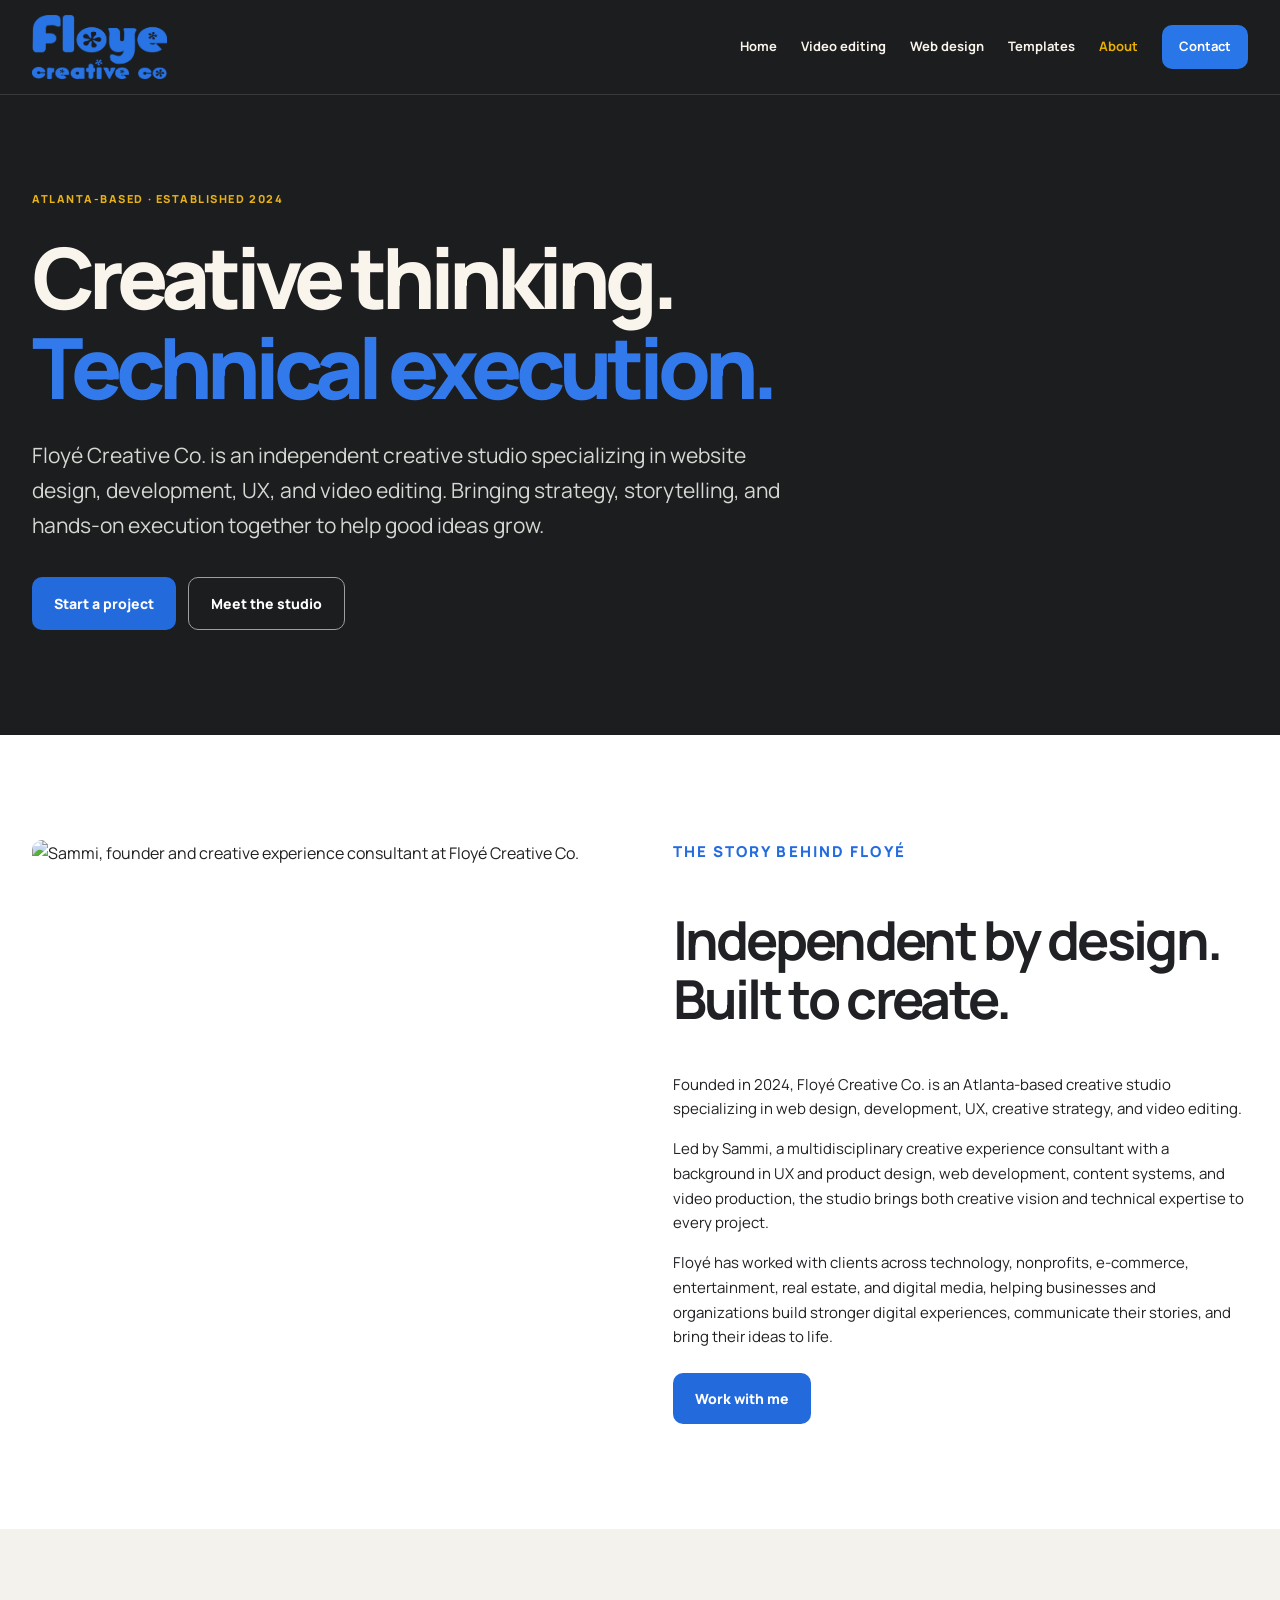
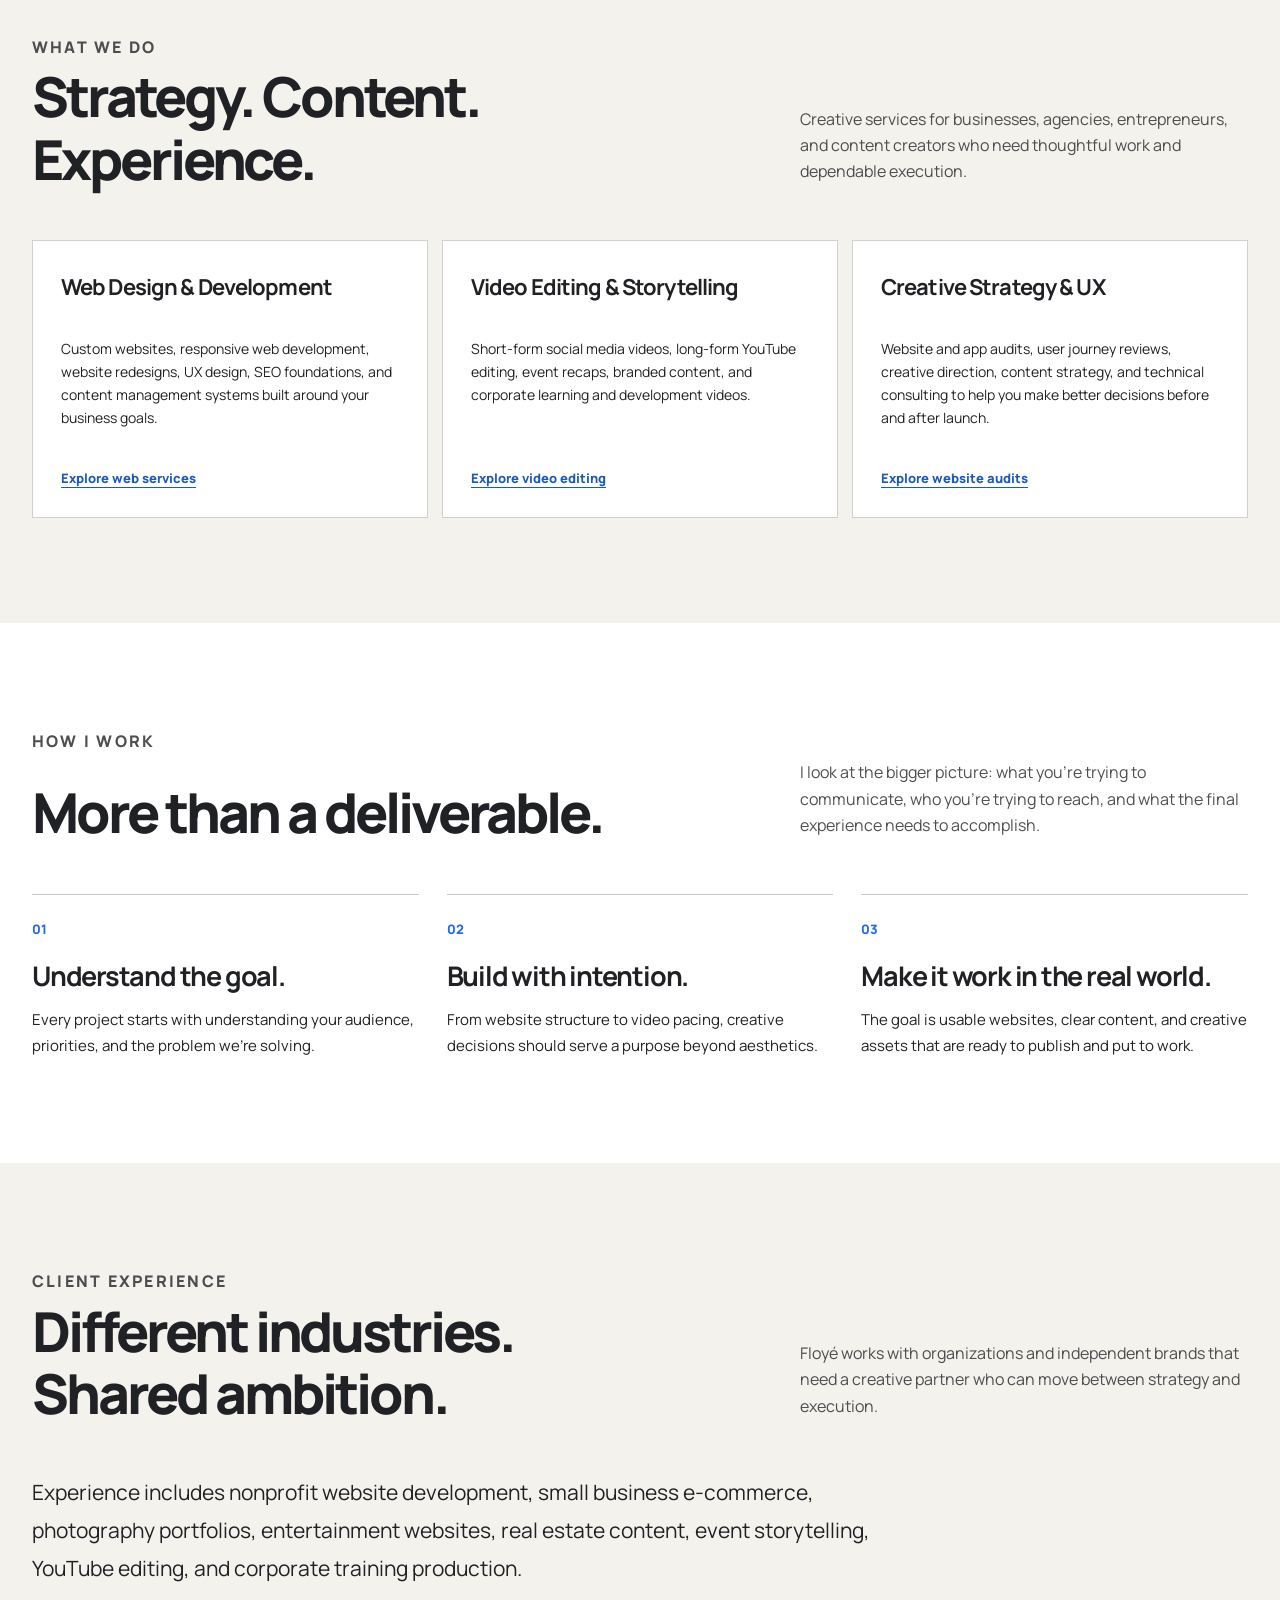
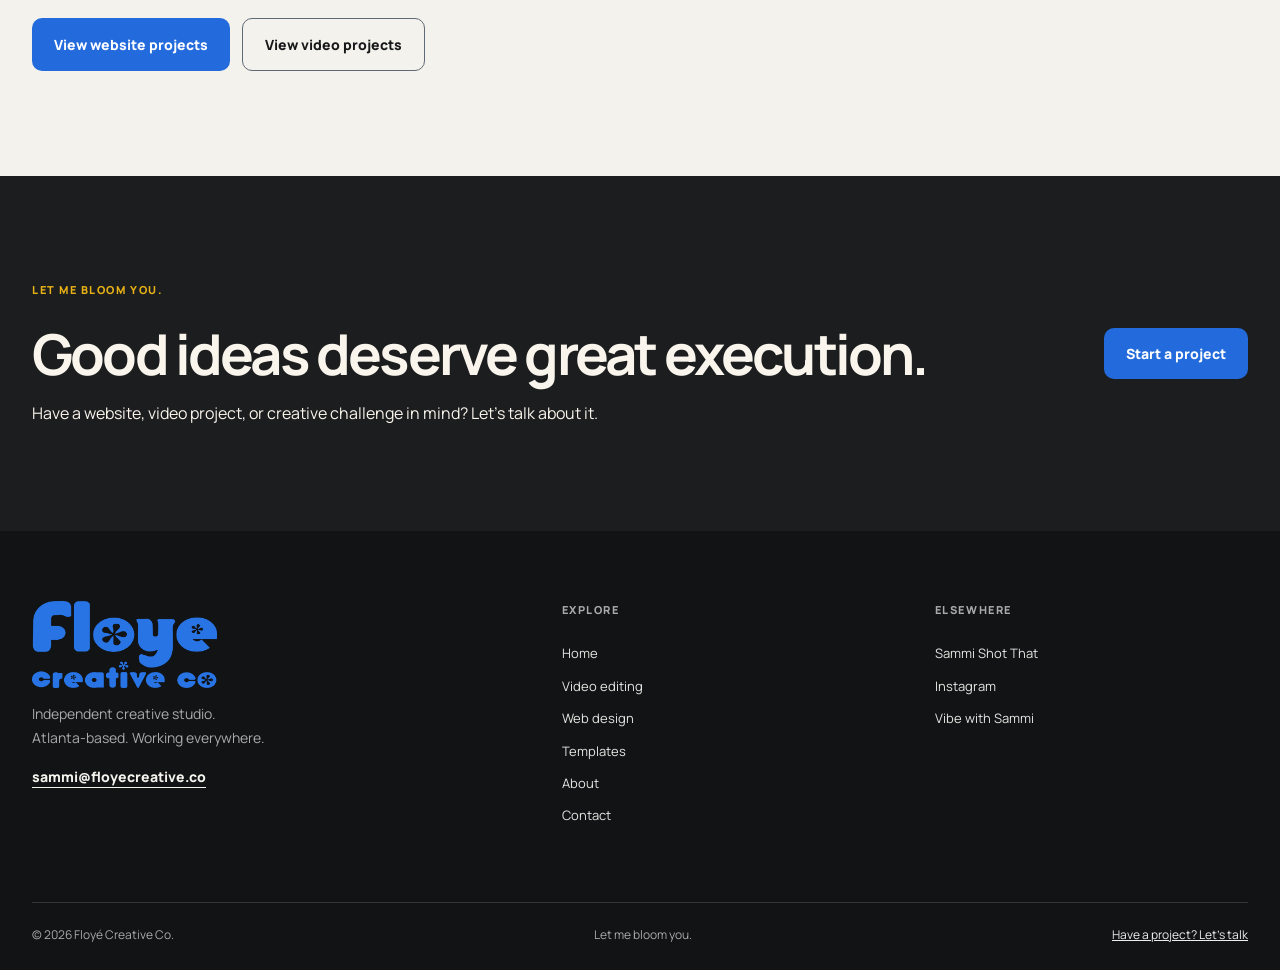
==== commit 16ba7989: "fix about page, add imagery" ====
--- a/about.html
+++ b/about.html
@@ -1,139 +1,334 @@
+
 <!doctype html>
 <html lang="en">
-  <head>
-    <meta charset="utf-8" />
-    <meta content="width=device-width, initial-scale=1" name="viewport" />
-    <title>About the Studio | Floyé</title>
-    <meta
-      content="Meet the designer, developer and editor behind Floyé Creative Co."
-      name="description"
-    />
-    <link href="assets/floye-creative-favicon.svg" rel="icon" type="image/svg+xml" />
-    <link href="https://fonts.googleapis.com" rel="preconnect" />
-    <link crossorigin="" href="https://fonts.gstatic.com" rel="preconnect" />
-    <link
-      href="https://fonts.googleapis.com/css2?family=Manrope:wght@400;500;600;700;800&amp;display=swap"
-      rel="stylesheet"
-    />
-    <link href="assets/styles.css" rel="stylesheet" />
-  </head>
-  <body>
-    <a class="skip" href="#main">Skip to content</a>
-    <header class="header">
-      <div class="container head-inner">
-        <a aria-label="Floyé Creative Co. home" class="brand" href="index.html"
-          ><img alt="Floyé Creative Co." src="assets/floye-logo.png" /></a
-        ><button
-          aria-controls="site-nav"
-          aria-expanded="false"
-          class="menu-toggle"
-          type="button"
-        >
-          Menu <span aria-hidden="true">☰</span>
-        </button>
-        <nav aria-label="Main navigation" class="nav" id="site-nav">
-          <a href="index.html">Home</a
-          ><a href="video-editing.html">Video editing</a
-          ><a href="web-design.html">Web design</a
-          ><a href="templates.html">Templates</a
-          ><a aria-current="page" href="about.html">About</a
-          ><a href="contact.html">Contact</a>
-        </nav>
-      </div>
-    </header>
-    <main id="main">
-      <section class="page-hero dark">
-        <div class="container narrow">
-          <h1>Creative thinking.<br /><em>Technical execution.</em></h1>
-          <p class="lede">
-            I’m Sammi, the designer, developer, and editor behind Floyé Creative
-            Co. I work at the intersection of digital experiences, content, and
-            storytelling.
-          </p>
-        </div>
-      </section>
-      <section class="section white">
-        <div class="container about-grid">
-          <div class="photo-space">
-            <span>PORTRAIT GOES HERE</span
-            ><small>Add assets/sammi-portrait.jpg when ready</small>
-          </div>
+<head>
+  <meta charset="utf-8" />
+  <meta name="viewport" content="width=device-width, initial-scale=1" />
+
+  <title>About Floyé Creative Co. | Atlanta Creative Studio</title>
+  <meta
+    name="description"
+    content="Meet Floyé Creative Co., an Atlanta-based creative studio established in 2024. Specializing in web design, UX, website development, video editing, and creative strategy for businesses, creators, and organizations."
+  />
+
+  <link rel="icon" type="image/svg+xml" href="assets/floye-creative-favicon.svg" />
+  <link rel="preconnect" href="https://fonts.googleapis.com" />
+  <link rel="preconnect" href="https://fonts.gstatic.com" crossorigin />
+  <link
+    href="https://fonts.googleapis.com/css2?family=Manrope:wght@400;500;600;700;800&display=swap"
+    rel="stylesheet"
+  />
+  <link rel="stylesheet" href="assets/styles.css" />
+</head>
+
+<body>
+  <a class="skip" href="#main">Skip to content</a>
+
+  <header class="header">
+    <div class="container head-inner">
+      <a class="brand" href="index.html" aria-label="Floyé Creative Co. home">
+        <img src="assets/floye-logo.png" alt="Floyé Creative Co." />
+      </a>
+
+      <button
+        class="menu-toggle"
+        type="button"
+        aria-controls="site-nav"
+        aria-expanded="false"
+      >
+        Menu <span aria-hidden="true">☰</span>
+      </button>
+
+      <nav class="nav" id="site-nav" aria-label="Main navigation">
+        <a href="index.html">Home</a>
+        <a href="video-editing.html">Video editing</a>
+        <a href="web-design.html">Web design</a>
+        <a href="templates.html">Templates</a>
+        <a href="about.html" aria-current="page">About</a>
+        <a href="contact.html">Contact</a>
+      </nav>
+    </div>
+  </header>
+
+  <main id="main">
+
+    <!-- HERO -->
+    <section class="page-hero dark">
+      <div class="container narrow">
+        <p class="eyebrow">ATLANTA-BASED · ESTABLISHED 2024</p>
+        <h1>Creative thinking.<br /><em>Technical execution.</em></h1>
+
+        <p class="lede">
+          Floyé Creative Co. is an independent creative studio
+          specializing in website design, development, UX, and
+          video editing. Bringing strategy, storytelling, and
+          hands-on execution together to help good ideas grow.
+        </p>
+
+        <div class="actions">
+          <a class="btn blue-btn" href="contact.html">Start a project</a>
+          <a class="btn outline" href="#our-story">Meet the studio</a>
+        </div>
+      </div>
+    </section>
+
+    <!-- STUDIO STORY -->
+    <section class="section white" id="our-story">
+      <div class="container about-grid">
+
+        <div class="about-photo">
+          <!-- REPLACE IMAGE FILENAME HERE -->
+          <img
+            src="assets/sammi-portrait.jpeg"
+            alt="Sammi, founder and creative experience consultant at Floyé Creative Co."
+            loading="lazy"
+          />
+        </div>
+
+        <div>
+          <p class="eyebrow blue-text">THE STORY BEHIND FLOYÉ</p>
+          <h2>Independent by design.<br />Built to create.</h2>
+
+          <p>
+            Founded in 2024, Floyé Creative Co. is an Atlanta-based creative studio specializing in web design, development, UX, creative strategy, and video editing.
+          </p>
+
+          <p>
+            Led by Sammi, a multidisciplinary creative experience consultant with a background in UX and product design, web development, content systems, and video production, the studio brings both creative vision and technical expertise to every project.
+          </p>
+
+          <p>
+            Floyé has worked with clients across technology, nonprofits, e-commerce, entertainment, real estate, and digital media, helping businesses and organizations build stronger digital experiences, communicate their stories, and bring their ideas to life.
+          </p>
+
+          <div class="actions">
+            <a class="btn blue-btn" href="contact.html">Work with me</a>
+          </div>
+        </div>
+
+      </div>
+    </section>
+
+    <!-- SPECIALTIES -->
+    <section class="section neutral" id="specialties">
+      <div class="container">
+
+        <div class="section-header">
+          <p class="eyebrow blue-text">WHAT WE DO</p>
+          <h2>Strategy. Content.<br />Experience.</h2>
+          <p>
+            Creative services for businesses, agencies,
+            entrepreneurs, and content creators who need
+            thoughtful work and dependable execution.
+          </p>
+        </div>
+
+        <div class="three-col">
+
+          <article class="info-card">
+            <h3>Web Design &amp; Development</h3>
+            <p>
+              Custom websites, responsive web development,
+              website redesigns, UX design, SEO foundations,
+              and content management systems built around
+              your business goals.
+            </p>
+            <a class="text-link" href="web-design.html">
+              Explore web services
+            </a>
+          </article>
+
+          <article class="info-card">
+            <h3>Video Editing &amp; Storytelling</h3>
+            <p>
+              Short-form social media videos, long-form
+              YouTube editing, event recaps, branded
+              content, and corporate learning and
+              development videos.
+            </p>
+            <a class="text-link" href="video-editing.html">
+              Explore video editing
+            </a>
+          </article>
+
+          <article class="info-card">
+            <h3>Creative Strategy &amp; UX</h3>
+            <p>
+              Website and app audits, user journey reviews,
+              creative direction, content strategy, and
+              technical consulting to help you make
+              better decisions before and after launch.
+            </p>
+            <a class="text-link" href="web-design.html#website-audit">
+              Explore website audits
+            </a>
+          </article>
+
+        </div>
+      </div>
+    </section>
+
+    <!-- APPROACH -->
+    <section class="section white">
+      <div class="container">
+
+        <div class="section-header">
+          <p class="eyebrow blue-text">HOW I WORK</p>
+          <h2>More than a deliverable.</h2>
+          <p>
+            I look at the bigger picture: what you're
+            trying to communicate, who you're trying to
+            reach, and what the final experience needs
+            to accomplish.
+          </p>
+        </div>
+
+        <div class="about-approach">
           <div>
-            <p class="eyebrow blue-text">ABOUT THE FOUNDER</p>
-            <h2>Design background.<br />Hands-on delivery.</h2>
-            <p>
-              My experience spans UX and product design, website implementation,
-              content systems, and post-production. I've collaborated with
-              larger brands and built digital experiences for independent
-              businesses and organizations.
-            </p>
-            <p>
-              Floyé brings those skills together: thoughtful planning, clear
-              communication, and work that solves practical problems rather than
-              just looking good.
-            </p>
-            <div class="actions">
-              <a class="btn blue-btn" href="contact.html">Work with me</a>
-            </div>
-          </div>
-        </div>
-      </section>
-    </main>
-    <footer class="footer">
+            <span class="about-approach-number">01</span>
+            <h3>Understand the goal.</h3>
+            <p>
+              Every project starts with understanding
+              your audience, priorities, and the problem
+              we're solving.
+            </p>
+          </div>
+
+          <div>
+            <span class="about-approach-number">02</span>
+            <h3>Build with intention.</h3>
+            <p>
+              From website structure to video pacing,
+              creative decisions should serve a
+              purpose beyond aesthetics.
+            </p>
+          </div>
+
+          <div>
+            <span class="about-approach-number">03</span>
+            <h3>Make it work in the real world.</h3>
+            <p>
+              The goal is usable websites, clear
+              content, and creative assets that
+              are ready to publish and put to work.
+            </p>
+          </div>
+        </div>
+
+      </div>
+    </section>
+
+    <!-- CLIENT EXPERIENCE -->
+    <section class="section neutral">
       <div class="container">
-        <div class="footer-main">
-          <div>
-            <a class="footer-brand" href="index.html"
-              ><img alt="Floyé Creative Co." src="assets/floye-logo.png"
-            /></a>
-            <p>
-              Independent creative studio.<br />Atlanta-based. Working
-              everywhere.
-            </p>
-            <a class="footer-mail" href="mailto:sammi@floyecreative.co"
-              >sammi@floyecreative.co</a
-            >
-          </div>
-          <div>
-            <p class="eyebrow muted">EXPLORE</p>
-            <div class="footer-nav">
-              <a href="index.html">Home</a
-              ><a href="video-editing.html">Video editing</a
-              ><a href="web-design.html">Web design</a
-              ><a href="templates.html">Templates</a
-              ><a aria-current="page" href="about.html">About</a
-              ><a href="contact.html">Contact</a>
-            </div>
-          </div>
-          <div>
-            <p class="eyebrow muted">ELSEWHERE</p>
-            <div class="footer-nav">
-              <a
-                href="https://www.sammishotthat.com/"
-                rel="noopener noreferrer"
-                target="_blank"
-                >Sammi Shot That</a
-              ><a
-                href="https://www.instagram.com/floyecreativeco/"
-                rel="noopener noreferrer"
-                target="_blank"
-                >Instagram</a
-              ><a
-                href="https://www.vibewithsammi.com/"
-                rel="noopener noreferrer"
-                target="_blank"
-                >Vibe with Sammi</a
-              >
-            </div>
-          </div>
-        </div>
-        <div class="footer-bottom">
-          <span>© <span data-year="">2026</span> Floyé Creative Co.</span
-          ><span>Let me bloom you.</span
-          ><a href="contact.html">Have a project? Let’s talk</a>
-        </div>
-      </div>
-    </footer>
-    <script defer="" src="assets/script.js"></script>
-  </body>
+
+        <div class="section-header">
+          <p class="eyebrow blue-text">CLIENT EXPERIENCE</p>
+          <h2>Different industries.<br />Shared ambition.</h2>
+          <p>
+            Floyé works with organizations and independent
+            brands that need a creative partner who can
+            move between strategy and execution.
+          </p>
+        </div>
+
+        <p class="about-industries">
+          Experience includes nonprofit website development,
+          small business e-commerce, photography portfolios,
+          entertainment websites, real estate content,
+          event storytelling, YouTube editing, and
+          corporate training production.
+        </p>
+
+        <div class="actions">
+          <a class="btn blue-btn" href="web-design.html#webwork">
+            View website projects
+          </a>
+          <a class="btn light-outline" href="video-editing.html#portfolio">
+            View video projects
+          </a>
+        </div>
+
+      </div>
+    </section>
+
+    <!-- CTA -->
+    <section class="section dark cta">
+      <div class="container cta-flex">
+        <div>
+          <p class="eyebrow">LET ME BLOOM YOU.</p>
+          <h2>Good ideas deserve great execution.</h2>
+          <p>
+            Have a website, video project, or creative
+            challenge in mind? Let's talk about it.
+          </p>
+        </div>
+
+        <a class="btn blue-btn" href="contact.html">
+          Start a project
+        </a>
+      </div>
+    </section>
+
+  </main>
+
+  <footer class="footer">
+    <div class="container">
+      <div class="footer-main">
+
+        <div>
+          <a class="footer-brand" href="index.html">
+            <img src="assets/floye-logo.png" alt="Floyé Creative Co." />
+          </a>
+          <p>
+            Independent creative studio.<br />
+            Atlanta-based. Working everywhere.
+          </p>
+          <a class="footer-mail" href="mailto:sammi@floyecreative.co">
+            sammi@floyecreative.co
+          </a>
+        </div>
+
+        <div>
+          <p class="eyebrow muted">EXPLORE</p>
+          <div class="footer-nav">
+            <a href="index.html">Home</a>
+            <a href="video-editing.html">Video editing</a>
+            <a href="web-design.html">Web design</a>
+            <a href="templates.html">Templates</a>
+            <a href="about.html" aria-current="page">About</a>
+            <a href="contact.html">Contact</a>
+          </div>
+        </div>
+
+        <div>
+          <p class="eyebrow muted">ELSEWHERE</p>
+          <div class="footer-nav">
+            <a href="https://www.sammishotthat.com/"
+               target="_blank" rel="noopener noreferrer">
+              Sammi Shot That
+            </a>
+            <a href="https://www.instagram.com/floyecreativeco/"
+               target="_blank" rel="noopener noreferrer">
+              Instagram
+            </a>
+            <a href="https://www.vibewithsammi.com/"
+               target="_blank" rel="noopener noreferrer">
+              Vibe with Sammi
+            </a>
+          </div>
+        </div>
+
+      </div>
+
+      <div class="footer-bottom">
+        <span>© <span data-year>2026</span> Floyé Creative Co.</span>
+        <span>Let me bloom you.</span>
+        <a href="contact.html">Have a project? Let's talk</a>
+      </div>
+    </div>
+  </footer>
+
+  <script src="assets/script.js" defer></script>
+</body>
 </html>
--- a/assets/styles.css
+++ b/assets/styles.css
@@ -924,6 +924,22 @@
   gap: 12px;
 }
 
+.vertical-grid video {
+  display: block;
+
+  width: 100%;
+
+  height: auto;
+
+  aspect-ratio: 9 / 16;
+
+  object-fit: cover;
+
+  border-radius: 10px;
+
+  background: #1c1d1f;
+}
+
 .vertical {
   aspect-ratio: 9/16;
 
@@ -1069,6 +1085,78 @@
   font-size: 15px;
 }
 
+/* About page */
+
+.about-photo {
+  width: 100%;
+  min-width: 0;
+  align-self: stretch;
+}
+
+.about-photo img {
+  display: block;
+  width: 100%;
+  height: 100%;
+  min-height: 440px;
+  max-height: 650px;
+  object-fit: cover;
+  object-position: center;
+  border-radius: 10px;
+}
+
+.about-grid > div {
+  min-width: 0;
+}
+
+.about-approach {
+  display: grid;
+  grid-template-columns: repeat(3, minmax(0, 1fr));
+  gap: 28px;
+}
+
+.about-approach > div {
+  border-top: 1px solid #c8c8c8;
+  padding-top: 24px;
+}
+
+.about-approach-number {
+  display: block;
+  font-size: 13px;
+  font-weight: 800;
+  color: #236be0;
+  margin-bottom: 20px;
+}
+
+.about-approach h3 {
+  font-size: clamp(20px, 2.2vw, 27px);
+  letter-spacing: -0.045em;
+  line-height: 1.2;
+  margin: 0 0 15px;
+}
+
+.about-approach p {
+  font-size: 15px;
+  line-height: 1.7;
+  margin: 0;
+}
+
+.about-industries {
+  max-width: 850px;
+  font-size: clamp(17px, 2vw, 21px);
+  line-height: 1.8;
+  margin: 0 0 30px;
+}
+
+#specialties .info-card {
+  min-width: 0;
+}
+
+#specialties .info-card .text-link {
+  display: inline-block;
+  margin-top: auto;
+  padding-top: 24px;
+}
+
 .photo-space {
   background: #e9e9e5;
 
@@ -1327,6 +1415,11 @@
   }
 
   .footer-main {
+    gap: 30px;
+  }
+
+  .about-approach {
+    grid-template-columns: 1fr;
     gap: 30px;
   }
 }
@@ -1456,6 +1549,21 @@
   .footer-bottom {
     margin-top: 45px;
   }
+
+  .about-photo img {
+    height: auto;
+    min-height: 0;
+    max-height: none;
+    aspect-ratio: 4 / 5;
+  }
+
+  .about-grid {
+    gap: 35px;
+  }
+
+  .about-approach {
+    gap: 24px;
+  }
 }
 
 @media (prefers-reduced-motion: reduce) {
@@ -1680,7 +1788,9 @@
 }
 
 /* === Responsive video portfolio corrections === */
+
 /* Let grid items shrink before any embedded player can force overflow. */
+
 .video-project,
 .video-info,
 .video-project > *,
@@ -1689,95 +1799,377 @@
 .vertical-grid,
 .placeholder {
   min-width: 0;
+
   max-width: 100%;
 }
+
 .video-project {
   grid-template-columns: minmax(0, 0.9fr) minmax(0, 1.1fr);
+
   gap: clamp(22px, 3vw, 46px);
 }
+
 .video-project .media-landscape {
   width: 100%;
+
   min-width: 0;
+
   aspect-ratio: 16 / 9;
+
   min-height: 0;
+
   position: relative;
+
   overflow: hidden;
+
   padding: 0;
 }
+
 .video-project .media-landscape iframe,
 .video-project .media-landscape video {
   display: block;
+
   position: absolute;
+
   inset: 0;
+
   width: 100%;
+
   height: 100%;
+
   border: 0;
+
   max-width: 100%;
 }
+
 .video-metrics {
   grid-template-columns: repeat(3, minmax(0, 1fr));
+
   gap: 12px;
 }
+
+.render-video {
+  width: 100%;
+
+  display: flex;
+
+  justify-content: center;
+
+  align-items: flex-start;
+}
+
+.render-video video {
+  width: 100%;
+
+  max-width: 280px;
+
+  height: auto;
+
+  aspect-ratio: 9 / 16;
+
+  object-fit: contain;
+
+  border-radius: 10px;
+
+  background: #1c1d1f;
+}
+
 .video-metrics .metric {
   display: flex;
+
   flex-direction: column;
+
   gap: 5px;
+
   padding: 0;
+
   border: 0;
 }
+
 .video-metrics .metric strong {
   grid-row: auto;
 }
+
 /* Stack entire project, not just stats, on narrow laptops/tablets. */
+
 @media (max-width: 1100px) {
   .video-project {
     grid-template-columns: minmax(0, 1fr);
+
     gap: 24px;
   }
+
   .video-metrics {
     grid-template-columns: repeat(3, minmax(0, 1fr));
+
     gap: 16px;
   }
+
   .video-metrics .metric {
     display: flex;
+
     flex-direction: column;
+
     padding: 0;
+
     border: 0;
   }
+
   .video-metrics .metric strong {
     grid-row: auto;
   }
 }
+
 @media (max-width: 640px) {
   .video-metrics {
     grid-template-columns: 1fr;
+
     gap: 0;
   }
+
   .video-metrics .metric {
     display: grid;
+
     grid-template-columns: minmax(84px, auto) minmax(0, 1fr);
+
     gap: 2px 12px;
+
     padding: 14px 0;
+
     border-bottom: 1px solid #e4e4e4;
   }
+
   .video-metrics .metric:last-child {
     border-bottom: 0;
   }
+
   .video-metrics .metric strong {
     grid-row: span 2;
+
     align-self: center;
   }
+
   .video-project .vertical-grid {
     grid-template-columns: 1fr;
+
     gap: 24px;
+
     width: 100%;
   }
 
   .video-project .vertical {
     width: 100%;
+
     max-width: 360px;
+
     min-height: 0;
+
     aspect-ratio: 9 / 16;
+
     margin-inline: auto;
   }
-}
+
+  .render-video video {
+    max-width: 260px;
+  }
+}
+
+/* Web design page: website and app audits, process, and pricing */
+
+/* Web design page only: audit and pricing */
+
+.audit-overview {
+  display: grid;
+  grid-template-columns: minmax(0, 1.4fr) minmax(240px, 0.6fr);
+  gap: clamp(24px, 5vw, 80px);
+  padding: 32px 0 46px;
+  border-top: 1px solid #d2d2d2;
+  align-items: center;
+}
+
+.audit-intro h3 {
+  font-size: clamp(26px, 3.4vw, 42px);
+  letter-spacing: -0.055em;
+  line-height: 1.16;
+  margin: 0 0 16px;
+}
+
+.audit-intro > p:not(.eyebrow) {
+  max-width: 690px;
+  margin: 0 0 14px;
+  font-size: 16px;
+}
+
+.audit-intro .audit-for {
+  color: #555;
+}
+
+.audit-intro .btn {
+  margin-top: 12px;
+}
+
+.audit-price {
+  background: #1c1d1f;
+  color: #fff7ed;
+  border-radius: 10px;
+  padding: 30px;
+}
+
+.audit-price > span,
+.audit-step > span {
+  color: #2876e8;
+  font-weight: 800;
+  font-size: 11px;
+  letter-spacing: 0.12em;
+}
+
+.audit-price strong {
+  display: block;
+  font-size: clamp(62px, 8vw, 102px);
+  line-height: 1.1;
+  letter-spacing: -0.075em;
+  margin: 18px 0;
+}
+
+.audit-price p {
+  margin: 0;
+  max-width: 230px;
+  color: #d6d6d2;
+  font-size: 14px;
+}
+
+.audit-steps-title {
+  font-size: clamp(24px, 2.7vw, 34px);
+  letter-spacing: -0.045em;
+  margin: 0 0 24px;
+}
+
+.audit-steps {
+  display: grid;
+  grid-template-columns: repeat(4, minmax(0, 1fr));
+  gap: 14px;
+}
+
+.audit-step {
+  border-top: 2px solid #2876e8;
+  padding: 20px 12px 4px 0;
+  min-width: 0;
+}
+
+.audit-step h4 {
+  font-size: 17px;
+  line-height: 1.3;
+  letter-spacing: -0.035em;
+  margin: 16px 0 8px;
+}
+
+.audit-step p {
+  font-size: 14px;
+  margin: 0;
+}
+
+.web-pricing {
+  background: #e8eef9;
+}
+
+.web-pricing-grid {
+  display: grid;
+  grid-template-columns: repeat(2, minmax(0, 1fr));
+  gap: 18px;
+}
+
+.web-price-card {
+  background: #fff;
+  border: 1px solid #cbd7e8;
+  border-radius: 10px;
+  padding: clamp(24px, 3vw, 38px);
+  display: flex;
+  flex-direction: column;
+  align-items: flex-start;
+}
+
+.web-price-card h3 {
+  font-size: clamp(22px, 2.6vw, 30px);
+  letter-spacing: -0.045em;
+  line-height: 1.2;
+  margin: 0 0 18px;
+}
+
+.web-price {
+  font-size: clamp(42px, 4.5vw, 64px);
+  font-weight: 800;
+  letter-spacing: -0.065em;
+  line-height: 1.15;
+  margin: 0 0 18px;
+}
+
+.web-price span {
+  font-size: 14px;
+  color: #626872;
+  letter-spacing: 0;
+  font-weight: 600;
+}
+
+.web-price-card > p:not(.eyebrow) {
+  font-size: 15px;
+  max-width: 420px;
+  margin: 0 0 30px;
+}
+
+.web-price-card .btn {
+  margin-top: auto;
+}
+
+.web-pricing .pricing-followup {
+  margin-top: 24px;
+}
+
+.web-pricing .pricing-followup a {
+  color: #195ac3;
+  font-weight: 800;
+}
+.web-pricing .web-pricing-grid {
+    grid-template-columns: repeat(2, minmax(0, 1fr));
+  }
+
+.web-coming-soon {
+    display: block;
+    margin-top: 12px;
+    font-size: 12px;
+    font-weight: 800;
+    letter-spacing: 0.08em;
+    text-transform: uppercase;
+    color: #236be0;
+  }
+
+  @media (max-width: 960px) {
+    .web-pricing .web-pricing-grid {
+      grid-template-columns: repeat(2, minmax(0, 1fr));
+    }
+  }
+
+@media (max-width: 900px) {
+  .audit-steps {
+    grid-template-columns: repeat(2, minmax(0, 1fr));
+  }
+}
+
+@media (max-width: 680px) {
+  .audit-overview,
+  .web-pricing-grid {
+    grid-template-columns: minmax(0, 1fr);
+  }
+  .audit-steps {
+    grid-template-columns: minmax(0, 1fr);
+    gap: 20px;
+  }
+  .audit-price {
+    padding: 24px;
+  }
+  .web-price-card {
+    padding: 24px;
+  }
+  .web-pricing .web-pricing-grid {
+    grid-template-columns: 1fr;
+  }
+}
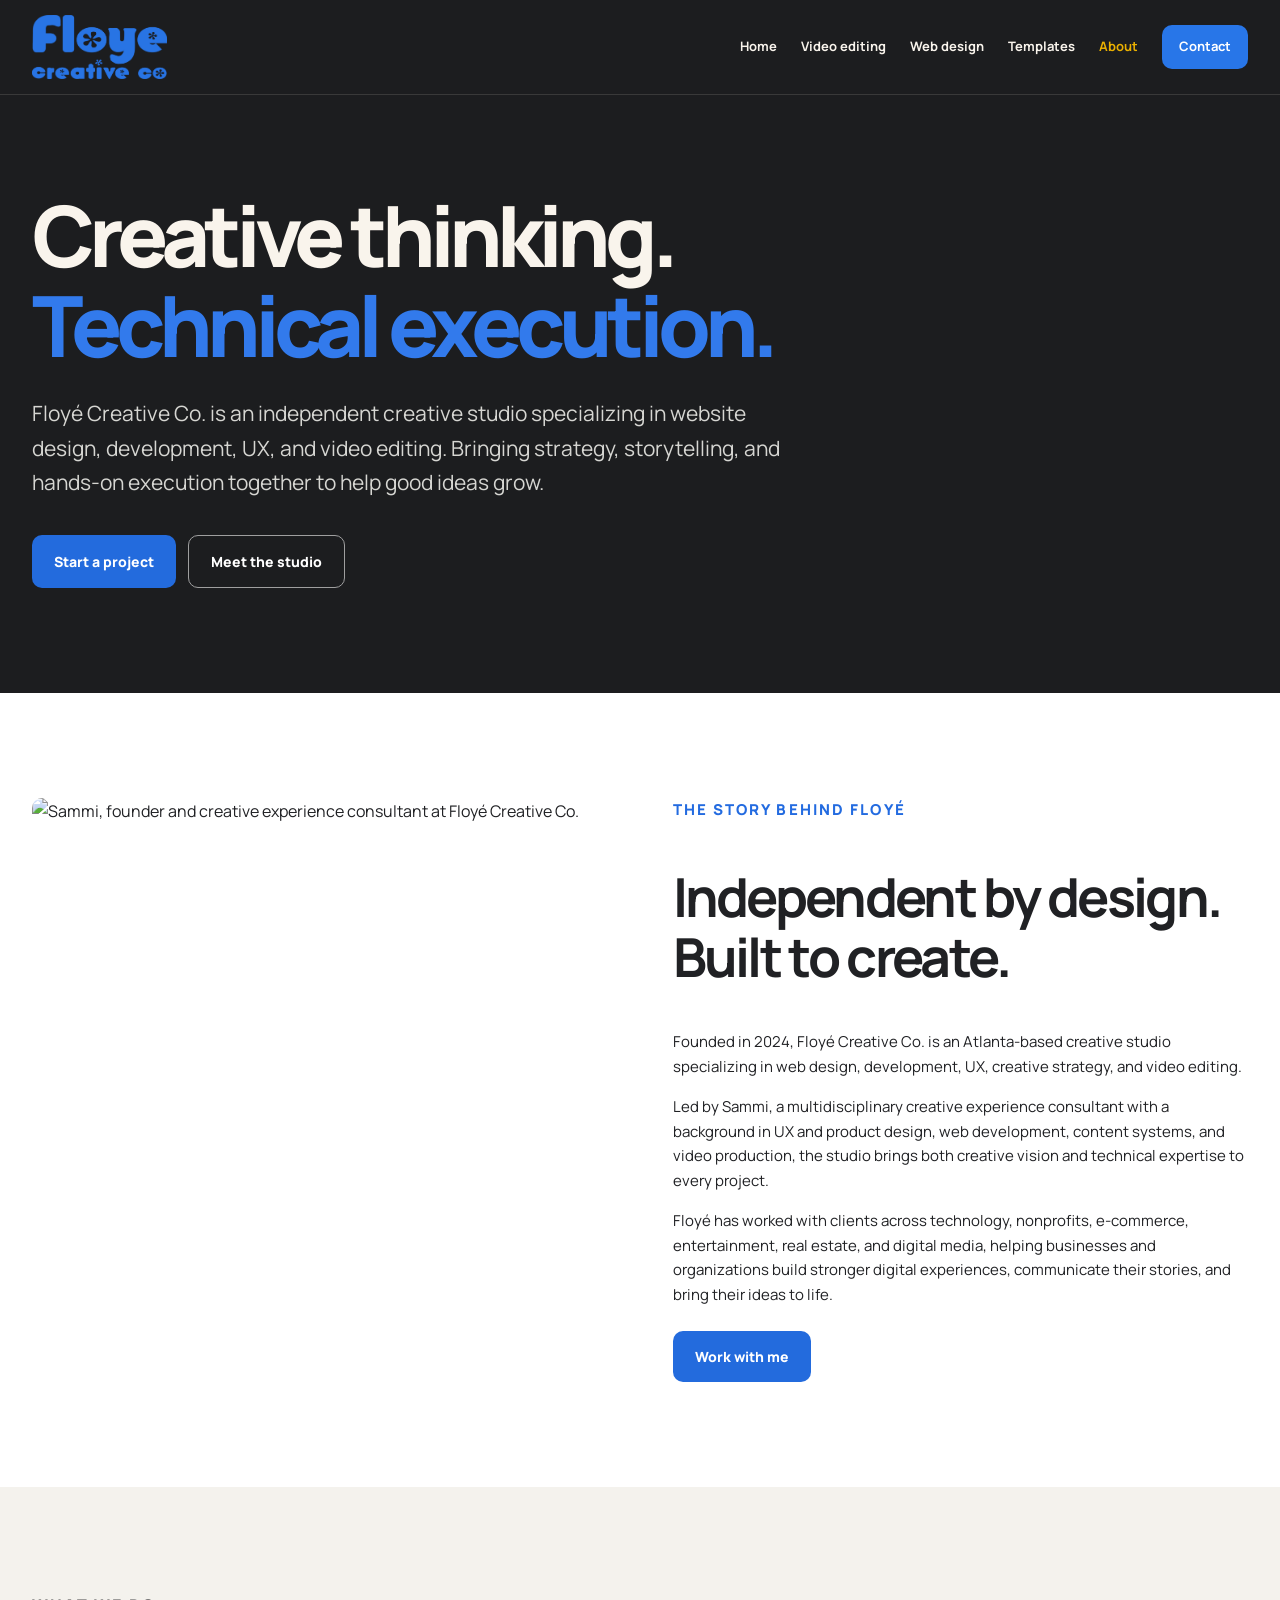
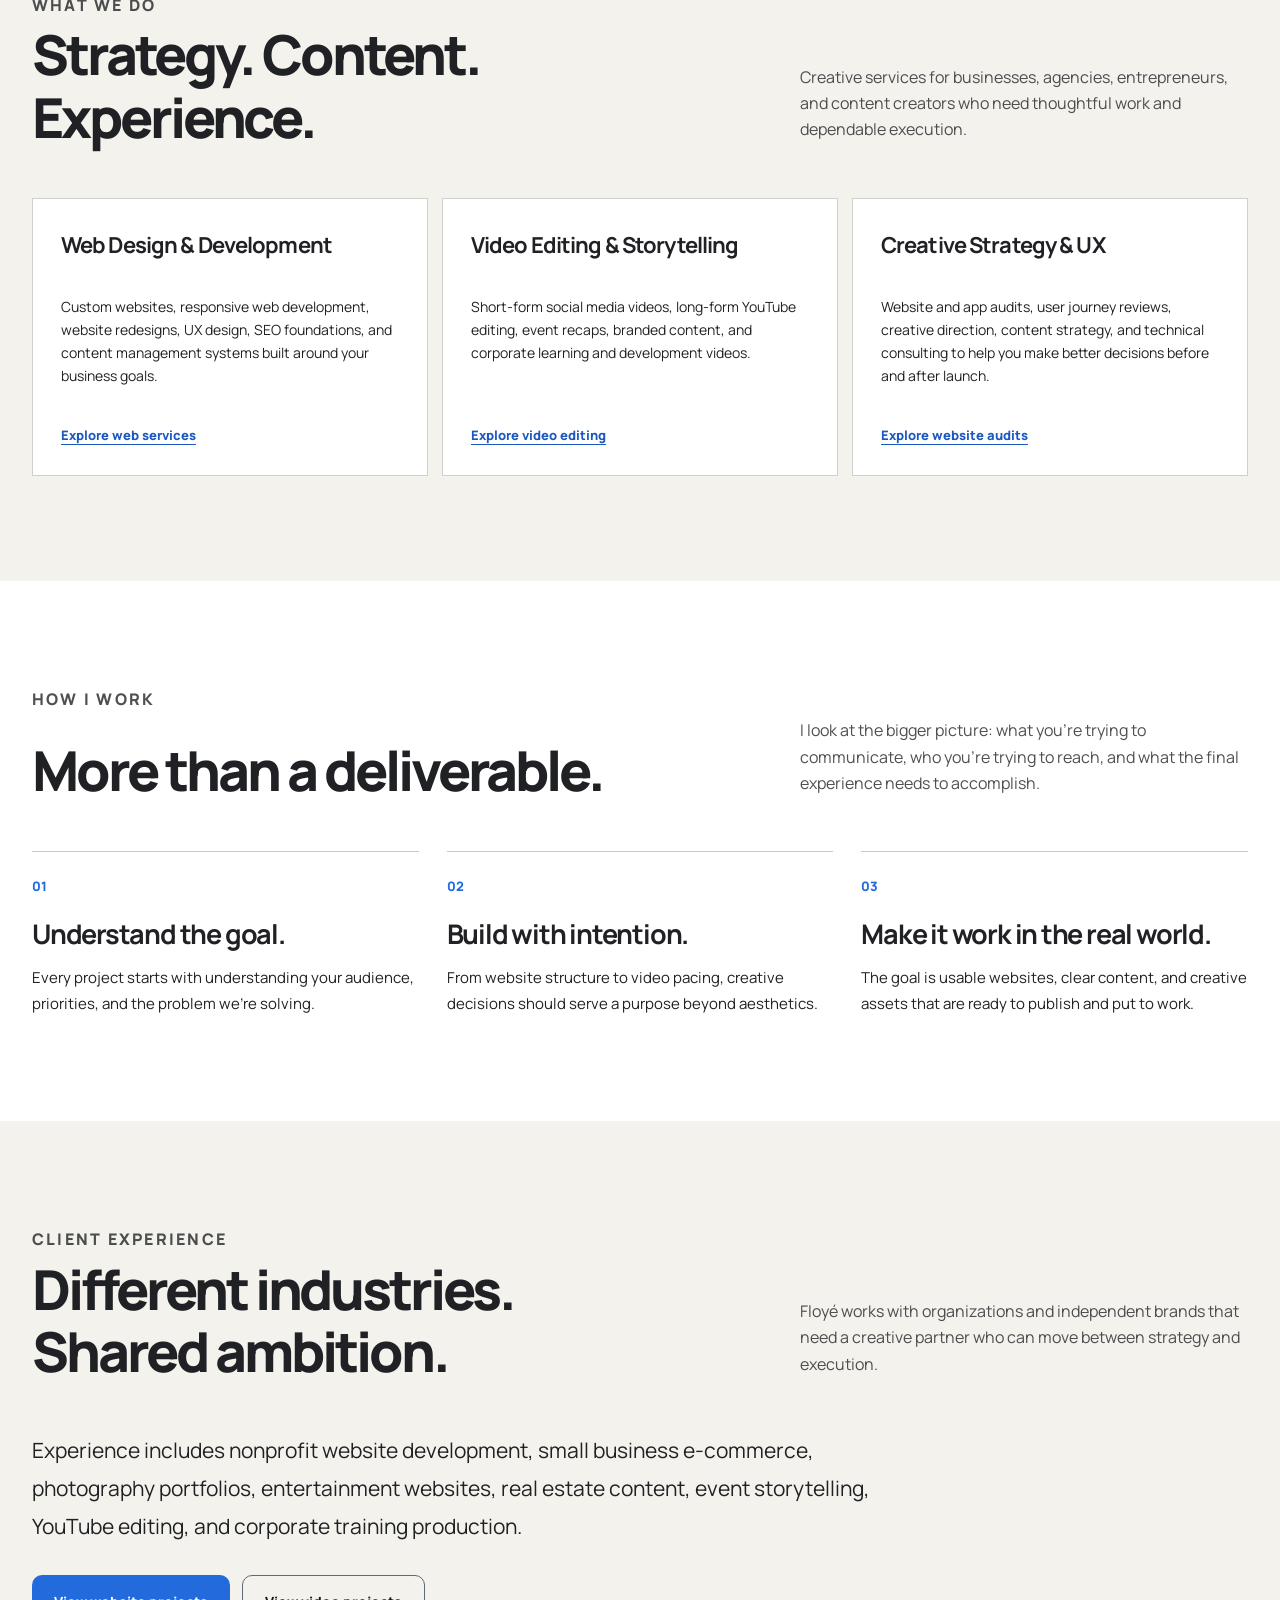
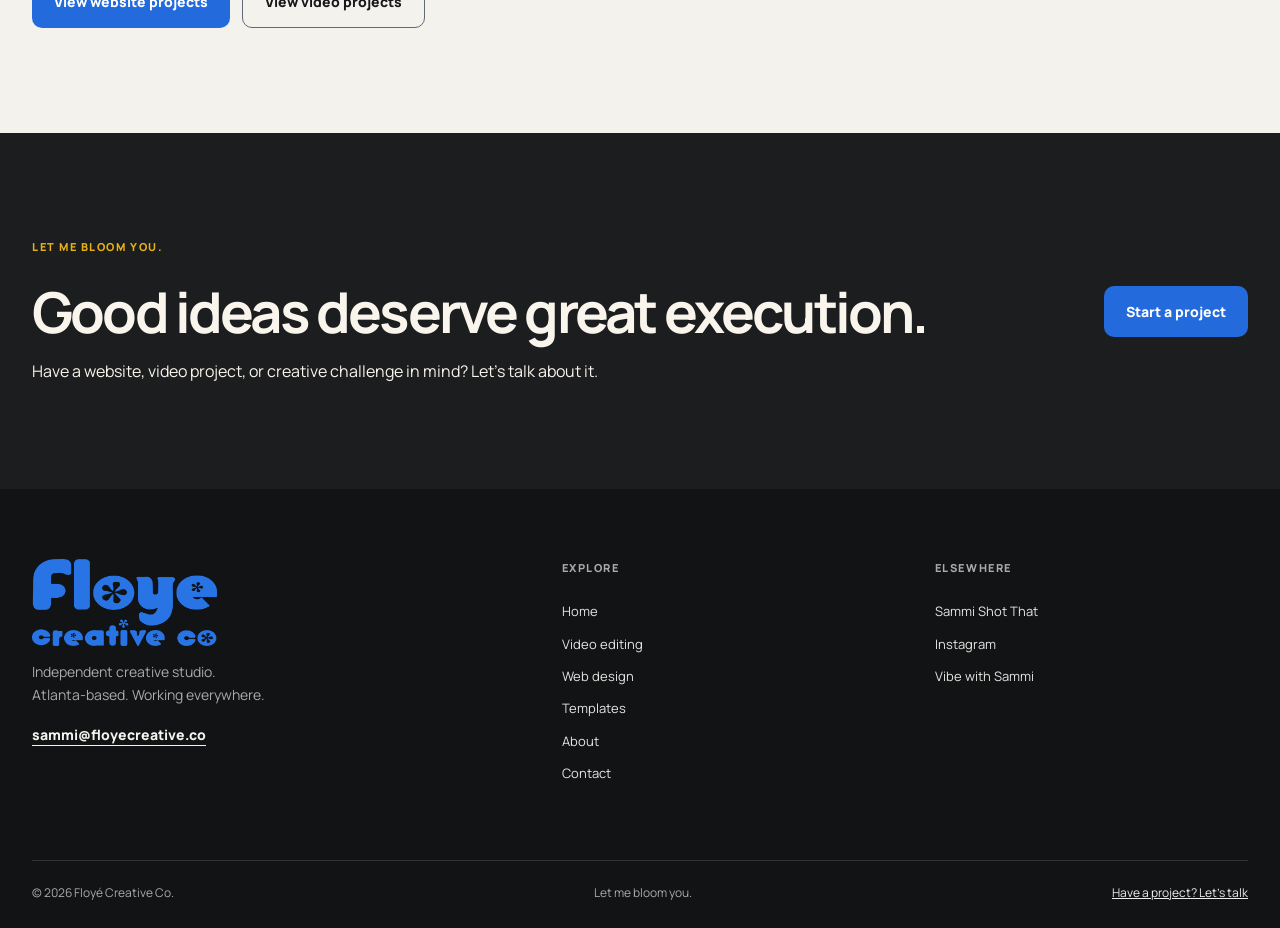
==== commit 291f4dd2: "fix name spelling" ====
--- a/about.html
+++ b/about.html
@@ -55,7 +55,6 @@
     <!-- HERO -->
     <section class="page-hero dark">
       <div class="container narrow">
-        <p class="eyebrow">ATLANTA-BASED · ESTABLISHED 2024</p>
         <h1>Creative thinking.<br /><em>Technical execution.</em></h1>
 
         <p class="lede">
--- a/assets/styles.css
+++ b/assets/styles.css
@@ -1295,6 +1295,129 @@
   color: #e8b116;
 }
 
+
+/* 404 ERROR PAGE */
+
+.error-page {
+  min-height: 85vh;
+  display: flex;
+  align-items: center;
+  padding: 110px 0 130px;
+}
+
+.error-content {
+  width: min(900px, 100% - 64px);
+  margin-inline: auto;
+}
+
+.error-page .eyebrow {
+  margin-bottom: 32px;
+}
+
+.error-number {
+  font-size: clamp(110px, 16vw, 220px);
+  font-weight: 800;
+  line-height: 0.95;
+  letter-spacing: -0.09em;
+  color: #fff7ed;
+  margin: 0 0 45px;
+}
+
+.error-number span {
+  color: #2876e8;
+}
+
+.error-page h1 {
+  font-size: clamp(42px, 5.5vw, 72px);
+  font-weight: 800;
+  line-height: 1.12;
+  letter-spacing: -0.06em;
+  color: #fff7ed;
+  margin: 0 0 28px;
+}
+
+.error-page h1 em {
+  font-style: normal;
+  color: #2876e8;
+}
+
+.error-description {
+  max-width: 580px;
+  font-size: 17px;
+  line-height: 1.8;
+  color: #d6d6d2;
+  margin: 0 0 36px;
+}
+
+.error-page .actions {
+  display: flex;
+  flex-wrap: wrap;
+  gap: 14px;
+  margin: 0;
+}
+
+.error-links {
+  border-top: 1px solid #444;
+  margin-top: 80px;
+  padding-top: 35px;
+}
+
+.error-links .eyebrow {
+  margin-bottom: 22px;
+}
+
+.error-links > div {
+  display: flex;
+  flex-wrap: wrap;
+  gap: 16px 36px;
+}
+
+.error-links a {
+  color: #fff7ed;
+  font-size: 14px;
+  font-weight: 700;
+  text-decoration: none;
+}
+
+.error-links a:hover {
+  color: #2876e8;
+}
+
+@media (max-width: 680px) {
+  .error-page {
+    min-height: 75vh;
+    padding: 85px 0;
+  }
+
+  .error-content {
+    width: min(100% - 38px, 900px);
+  }
+
+  .error-number {
+    font-size: clamp(100px, 23vw, 160px);
+    margin-bottom: 35px;
+  }
+
+  .error-page h1 {
+    font-size: clamp(36px, 9vw, 55px);
+  }
+
+  .error-description {
+    font-size: 16px;
+  }
+
+  .error-links {
+    margin-top: 65px;
+    padding-top: 28px;
+  }
+
+  .error-links > div {
+    flex-direction: column;
+    gap: 18px;
+  }
+}
+
+
 @media (max-width: 1100px) {
   .video-metrics {
     grid-template-columns: 1fr;
@@ -1564,6 +1687,24 @@
   .about-approach {
     gap: 24px;
   }
+  .error-page {
+    min-height: 65vh;
+    padding: 75px 0;
+  }
+
+  .error-number {
+    font-size: clamp(100px, 25vw, 160px);
+    margin-bottom: 28px;
+  }
+
+  .error-links {
+    margin-top: 55px;
+  }
+
+  .error-links > div {
+    flex-direction: column;
+    gap: 16px;
+  }
 }
 
 @media (prefers-reduced-motion: reduce) {
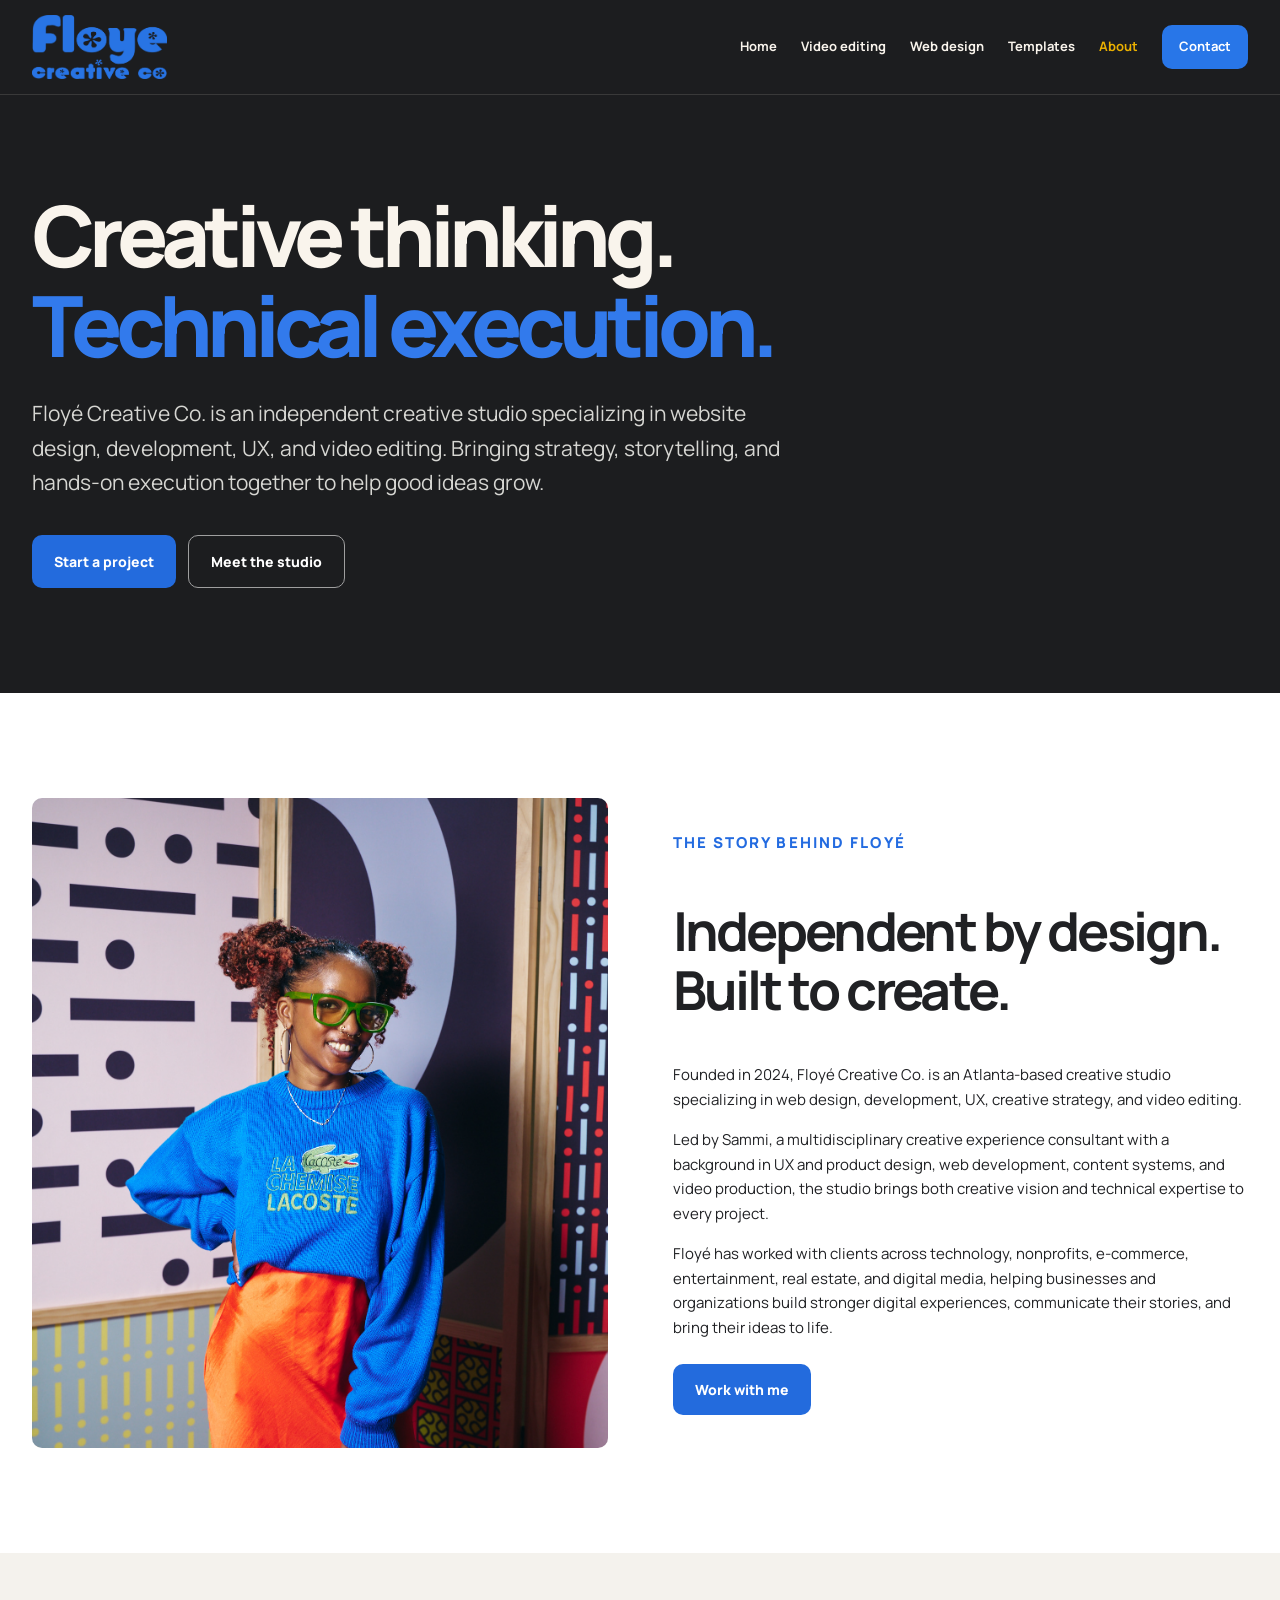
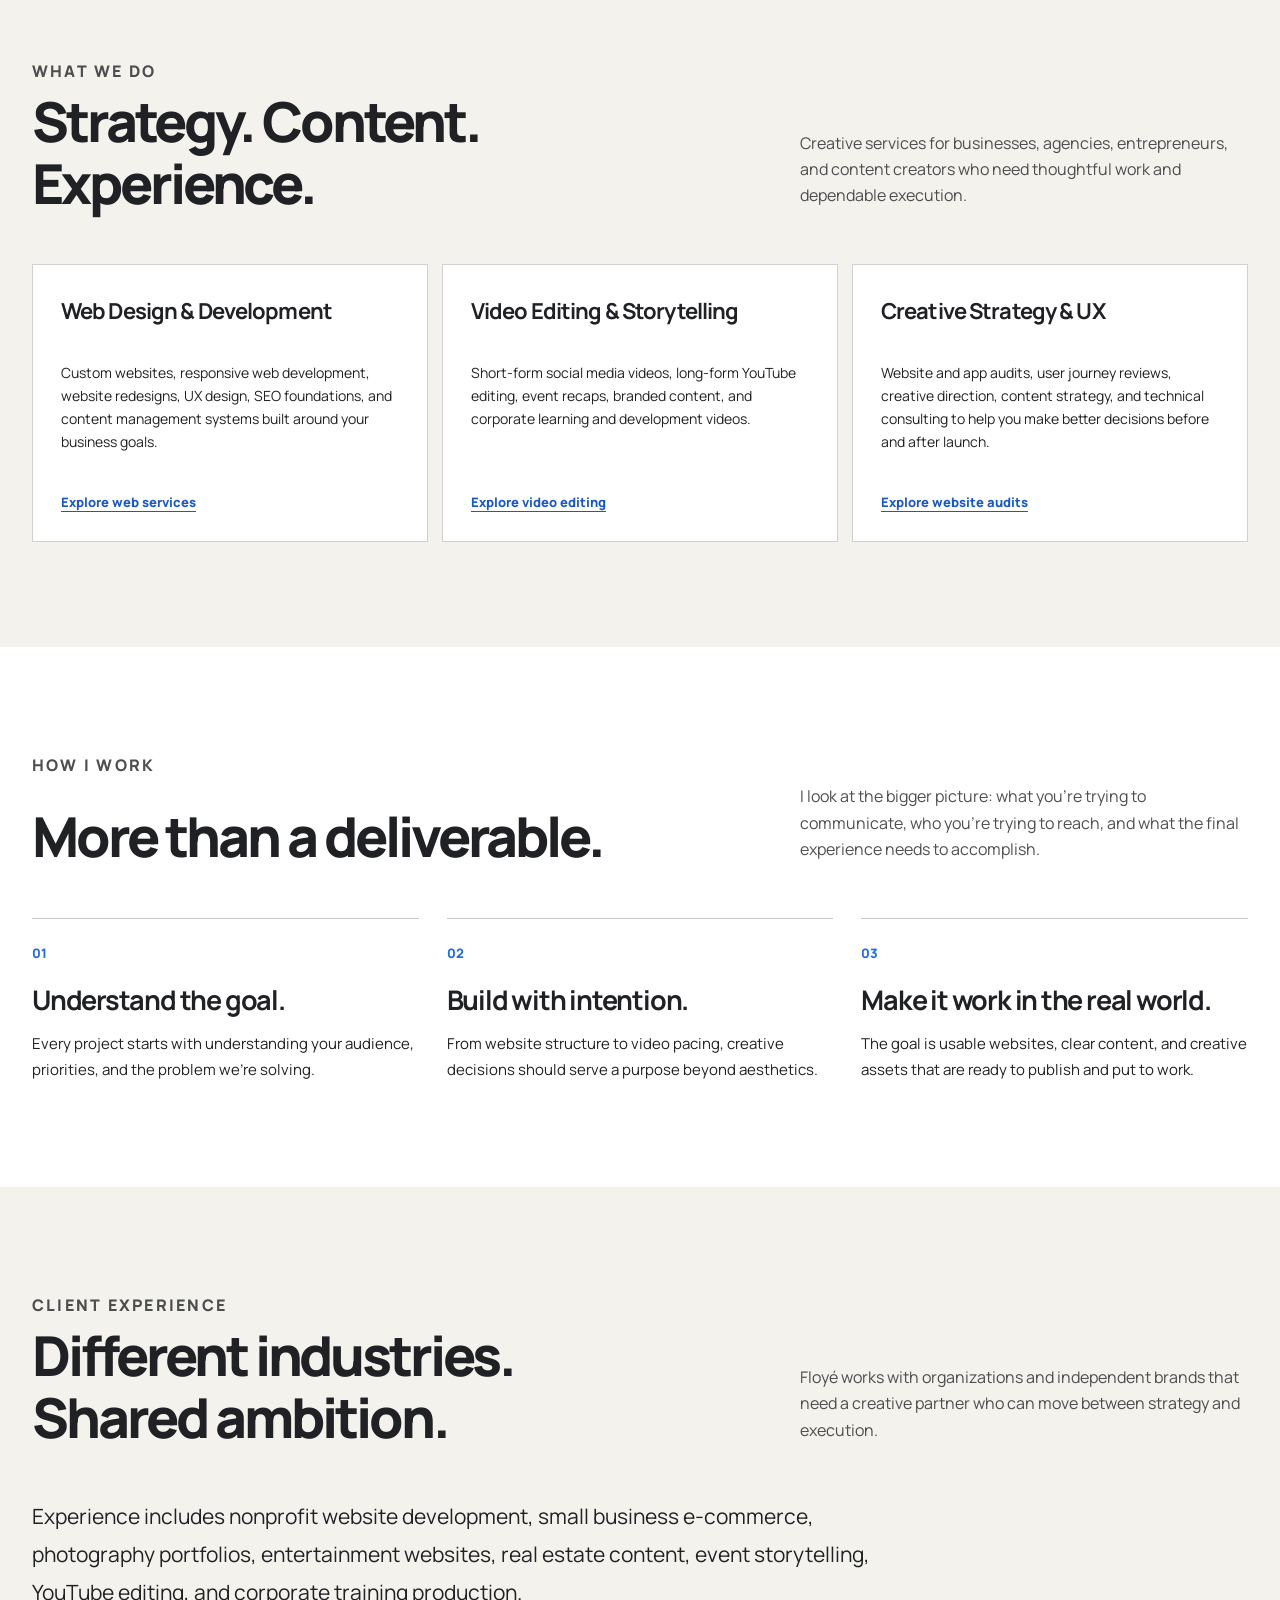
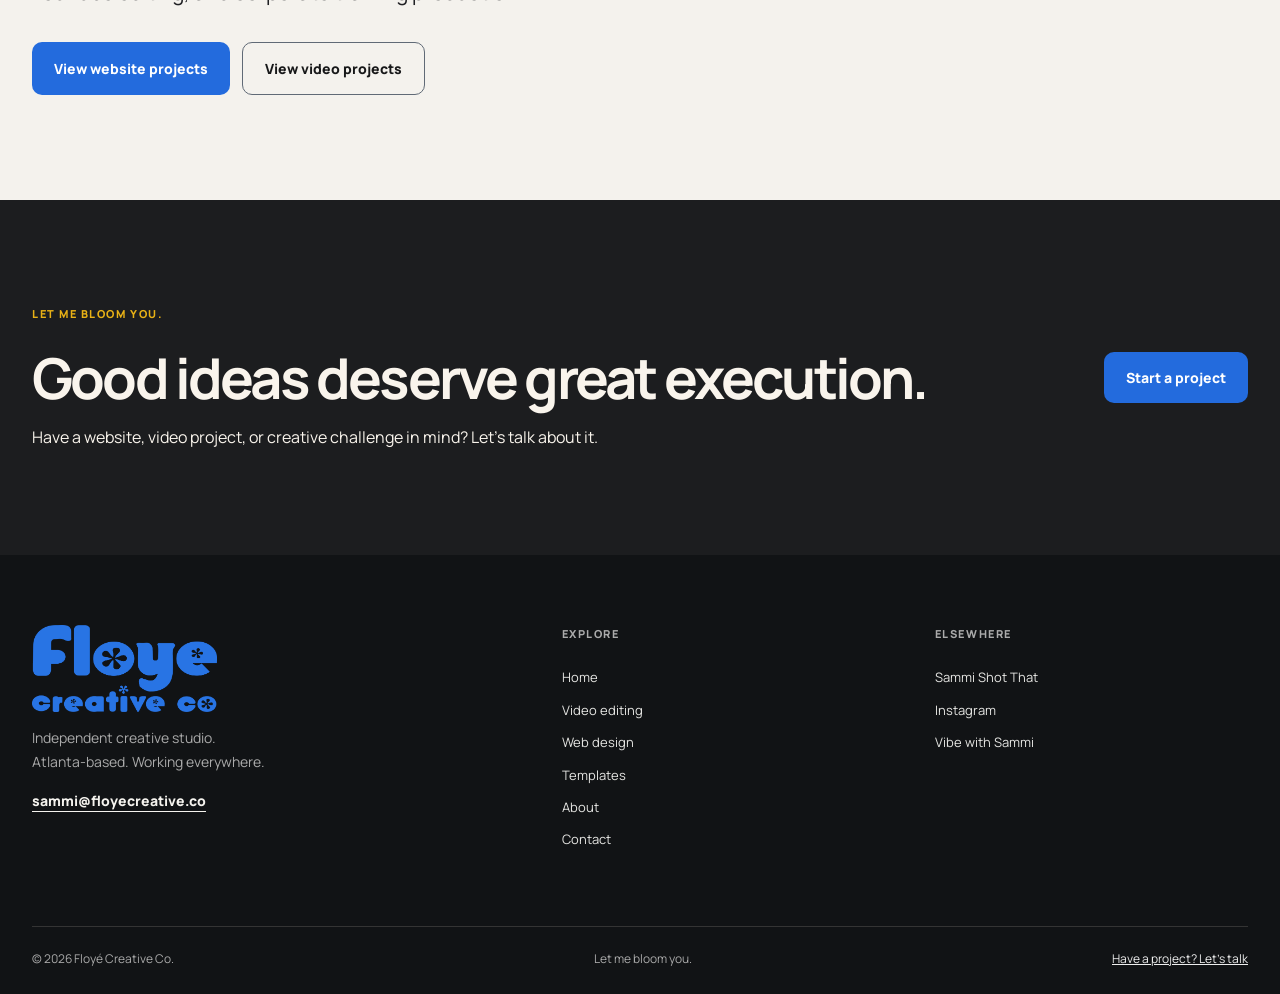
==== commit b103ef05: "fix broken images" ====
--- a/about.html
+++ b/about.html
@@ -19,6 +19,22 @@
     rel="stylesheet"
   />
   <link rel="stylesheet" href="assets/styles.css" />
+  <!-- Open Graph (Instagram, iMessage, LinkedIn, Facebook, Slack, Threads) -->
+<meta property="og:type" content="website">
+<meta property="og:site_name" content="Floyé Creative Co.">
+<meta property="og:url" content="https://www.floyecreative.co/">
+<meta property="og:title" content="Floyé Creative Co. | Let me bloom you">
+<meta property="og:description" content="Web design, development and video editing for ambitious brands, agencies and creators.">
+<meta property="og:image" content="https://www.floyecreative.co/assets/og-home.jpg">
+<meta property="og:image:width" content="1200">
+<meta property="og:image:height" content="630">
+<meta property="og:image:alt" content="Floyé Creative Co. logo with the tagline Let me bloom you">
+
+<!-- X / Twitter -->
+<meta name="twitter:card" content="summary_large_image">
+<meta name="twitter:title" content="Floyé Creative Co. | Let me bloom you">
+<meta name="twitter:description" content="Web design, development and video editing for ambitious brands, agencies and creators.">
+<meta name="twitter:image" content="https://www.floyecreative.co/assets/og-home.jpg">
 </head>
 
 <body>
@@ -78,7 +94,7 @@
         <div class="about-photo">
           <!-- REPLACE IMAGE FILENAME HERE -->
           <img
-            src="assets/sammi-portrait.jpeg"
+            src="assets/sammi-portrait.JPEG"
             alt="Sammi, founder and creative experience consultant at Floyé Creative Co."
             loading="lazy"
           />
--- a/assets/styles.css
+++ b/assets/styles.css
@@ -2314,3 +2314,199 @@
     grid-template-columns: 1fr;
   }
 }
+/* =========================================================
+   Black Friday + Cyber Monday page (black-friday.html)
+   Reuses: header, page-hero, hero-grid, section-header,
+   project-list / project-top, template-grid, screenshot-slot,
+   btn / blue-btn, note, footer. Only page-specific pieces below.
+   ========================================================= */
+
+   .bf-head-cta {
+    min-height: 44px;
+    padding: 11px 18px;
+    font-size: 13px;
+  }
+  
+  /* Hero on a light background */
+  .bf-hero {
+    padding-bottom: 0;
+  }
+  
+  .bf-hero .hero-grid {
+    align-items: center;
+  }
+  
+  .bf-eyebrow {
+    color: #202124;
+  }
+  
+  .bf-hero .lede {
+    color: #4a4d52;
+    margin-bottom: 28px;
+  }
+  
+  .bf-mark {
+    justify-self: end;
+    width: min(100%, 220px);
+  }
+  
+  .bf-mark img {
+    display: block;
+    width: 100%;
+    height: auto;
+  }
+  
+  .bf-strip {
+    display: flex;
+    justify-content: space-between;
+    flex-wrap: wrap;
+    gap: 8px 24px;
+    margin-top: 70px;
+    padding: 18px 0;
+    border-top: 1px solid #d6d6d6;
+    border-bottom: 1px solid #d6d6d6;
+    font-size: 13px;
+    font-weight: 800;
+  }
+  
+  /* Offers: project-list rows with a price column */
+  .bf-offers {
+    padding-top: 80px;
+  }
+  
+  .bf-offers .project h3 {
+    font-size: clamp(22px, 2.4vw, 30px);
+    margin-bottom: 8px;
+  }
+  
+  .bf-includes {
+    display: flex;
+    flex-wrap: wrap;
+    gap: 6px;
+    list-style: none;
+    padding: 0;
+    margin: 14px 0 10px;
+  }
+  
+  .bf-includes li {
+    font-size: 12px;
+    font-weight: 700;
+    padding: 5px 10px;
+    border-radius: 999px;
+    background: #e8eef9;
+    color: #1c5bc6;
+  }
+  
+  .bf-fine {
+    font-size: 13px;
+    color: #606469;
+    margin: 0;
+  }
+  
+  .bf-price {
+    text-align: right;
+  }
+  
+  .bf-price strong {
+    display: block;
+    font-size: clamp(28px, 3.4vw, 42px);
+    font-weight: 800;
+    letter-spacing: -0.055em;
+    line-height: 1.1;
+  }
+  
+  .bf-price .bf-price-feature {
+    color: #236be0;
+  }
+  
+  .bf-price span {
+    display: block;
+    margin-top: 4px;
+    font-size: 12px;
+    color: #606469;
+  }
+  
+  /* Booking: intro + embedded Tally form */
+  .bf-book-grid {
+    display: grid;
+    grid-template-columns: minmax(0, 0.85fr) minmax(0, 1.15fr);
+    gap: clamp(32px, 5vw, 80px);
+    align-items: start;
+  }
+  
+  .bf-book-intro h2 {
+    font-size: clamp(36px, 4.6vw, 62px);
+    letter-spacing: -0.055em;
+    line-height: 1.08;
+    margin: 0 0 18px;
+  }
+  
+  .bf-book-intro > p:not(.eyebrow) {
+    color: #d6d6d2;
+    font-size: 16px;
+    max-width: 420px;
+    margin: 0;
+  }
+  
+  .bf-steps {
+    list-style: none;
+    padding: 0;
+    margin: 36px 0;
+    border-top: 1px solid #454545;
+  }
+  
+  .bf-steps li {
+    display: flex;
+    gap: 18px;
+    padding: 16px 0;
+    border-bottom: 1px solid #454545;
+    font-size: 15px;
+    font-weight: 700;
+  }
+  
+  .bf-steps span {
+    color: #2876e8;
+    font-size: 12px;
+    font-weight: 800;
+    padding-top: 3px;
+  }
+  
+  .bf-book-intro .bf-deadline {
+    color: #e8b116;
+  }
+  
+  .bf-form-card {
+    background: #fff;
+    color: #202124;
+    border-radius: 12px;
+    padding: clamp(22px, 3vw, 36px);
+    min-width: 0;
+  }
+  
+  .bf-form-card iframe {
+    display: block;
+    width: 100%;
+    border: 0;
+  }
+  
+  @media (max-width: 960px) {
+    .bf-book-grid {
+      grid-template-columns: minmax(0, 1fr);
+    }
+  }
+  
+  @media (max-width: 680px) {
+    .bf-mark {
+      display: none;
+    }
+  
+    .bf-strip {
+      margin-top: 48px;
+      flex-direction: column;
+    }
+  
+    .bf-price {
+      grid-column: 2;
+      text-align: left;
+    }
+  }
